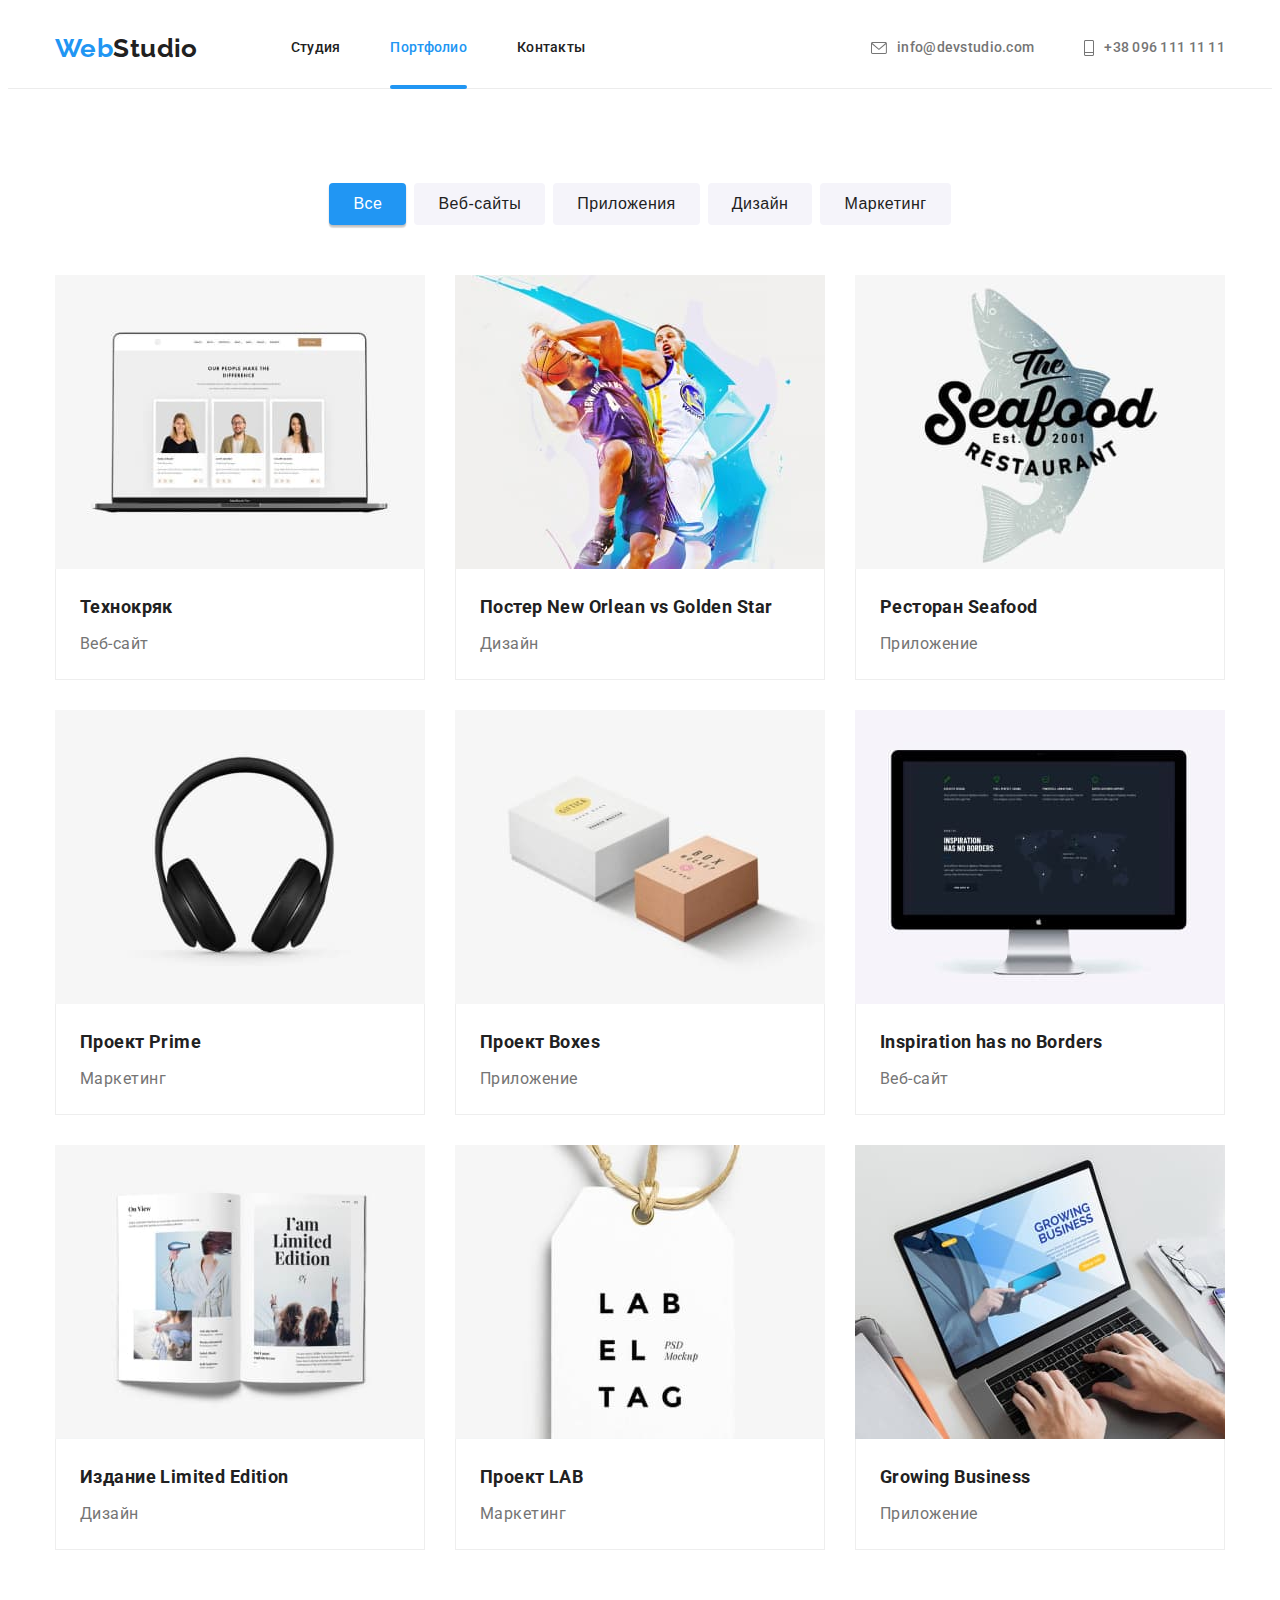
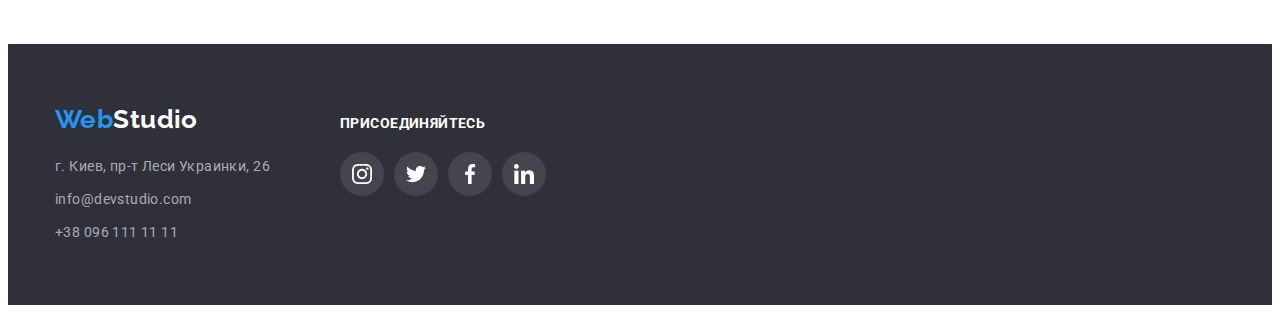
==== portfolio.html @ 88d94071 "start 08.04.2022" ====
<!DOCTYPE html>
<html lang="en">
  <head>
    <meta charset="UTF-8" />
    <meta http-equiv="X-UA-Compatible" content="IE=edge" />
    <meta name="viewport" content="width=device-width, initial-scale=1.0" />
    <title>Document</title>
    <link rel="preconnect" href="https://fonts.googleapis.com" />
    <link rel="preconnect" href="https://fonts.gstatic.com" crossorigin />
    <link
      href="https://fonts.googleapis.com/css2?family=Raleway:wght@700&family=Roboto:wght@400;500;700;900&display=swap"
      rel="stylesheet"
    />
    <link
      rel="stylesheet"
      href="https://cdnjs.cloudflare.com/ajax/libs/modern-normalize/1.1.0/modern-normalize.min.css"
      integrity="sha512-wpPYUAdjBVSE4KJnH1VR1HeZfpl1ub8YT/NKx4PuQ5NmX2tKuGu6U/JRp5y+Y8XG2tV+wKQpNHVUX03MfMFn9Q=="
      crossorigin="anonymous"
      referrerpolicy="no-referrer"
    />
    <link rel="stylesheet" href="./css/style.css" />
  </head>
  <body>
    <!-- header start -->
    <header class="header">
      <div class="container header-container">
        <nav class="nav">
          <a href="" class="logo link"
            >Web<span class="logo-black">Studio</span></a
          >
          <ul class="site-nav list">
            <li class="item">
              <a class="link header-link" href="./index.html">Студия</a>
            </li>
            <li class="item">
              <a class="link header-link current" href="./portfolio.html"
                >Портфолио</a
              >
            </li>
            <li class="item">
              <a class="link header-link" href="">Контакты</a>
            </li>
          </ul>
        </nav>
        <ul class="auth-nav list">
          <li class="item">
            <a class="link header-link" href="mailto:info@example.com">
              <svg class="link-icon" width="16" height="12">
                <use href="./images/sprite.svg#envelope"></use></svg
              >info@devstudio.com</a
            >
          </li>
          <li class="item">
            <a class="link header-link" href="tel:+38-099-111-11-11">
              <svg class="link-icon" width="10" height="16">
                <use href="./images/sprite.svg#telephone"></use></svg
              >+38 096 111 11 11</a
            >
          </li>
        </ul>
      </div>
    </header>
    <!-- header end -->
    <main>
      <section class="section filter-button">
        <div class="container">
          <ul class="buttons-list list">
            <li class="button-item">
              <button type="button" class="button current">Все</button>
            </li>
            <li class="button-item">
              <button type="button" class="button">Веб-сайты</button>
            </li>
            <li class="button-item">
              <button type="button" class="button">Приложения</button>
            </li>
            <li class="button-item">
              <button type="button" class="button">Дизайн</button>
            </li>
            <li class="button-item">
              <button type="button" class="button">Маркетинг</button>
            </li>
          </ul>
          <!-- our work -->
          <h1 class="visually-hidden">Наши работы</h1>
          <ul class="card-set work-list list">
            <li class="card-item">
              <!-- <div class="work-list-link"> -->
              <a
                class="link work-list-item"
                href=""
                target="_blank"
                rel="noopener noreferrer nofollow"
              >
                <div class="product">
                  <img
                    src="./images/portfolio/img-1.jpg"
                    alt="карточки членов команды на экране ноутбука"
                    width="370"
                    height="294"
                  />
                  <div class="product-overlay">
                    <div class="product-thumb">
                      <p>
                        Ресурс предлагает комплексные предложения с разным
                        уровнем функционала и сервисов. Все это позволит
                        посетителю получить исчерпывающие сведения о компании
                        или частном лице.
                      </p>
                    </div>
                  </div>
                </div>
                <div class="work-content">
                  <h2 class="work-title">Технокряк</h2>
                  <p class="work-text">Веб-сайт</p>
                </div>
              </a>
              <!-- </div> -->
            </li>
            <li class="card-item">
              <!-- <div class="work-list-link"> -->
              <a
                class="link work-list-item"
                href=""
                target="_blank"
                rel="noopener noreferrer nofollow"
              >
                <div class="product">
                  <img
                    src="./images/portfolio/img-2.jpg"
                    alt="два баскетболиста борятся за мяч"
                    width="370"
                    height="294"
                  />
                  <div class="product-overlay">
                    <div class="product-thumb">
                      <p>
                        Ресурс предлагает комплексные предложения с разным
                        уровнем функционала и сервисов. Все это позволит
                        посетителю получить исчерпывающие сведения о компании
                        или частном лице.
                      </p>
                    </div>
                  </div>
                </div>
                <div class="work-content">
                  <h2 class="work-title">Постер New Orlean vs Golden Star</h2>
                  <p class="work-text">Дизайн</p>
                </div>
              </a>
              <!-- </div> -->
            </li>
            <li class="card-item">
              <!-- <div class="work-list-link"> -->
              <a
                class="link work-list-item"
                href=""
                target="_blank"
                rel="noopener noreferrer nofollow"
              >
                <div class="product">
                  <img
                    src="./images/portfolio/img-3.jpg"
                    alt="логотип ресторана морской кухни"
                    width="370"
                    height="294"
                  />

                  <div class="product-overlay">
                    <div class="product-thumb">
                      <p>
                        Ресурс предлагает комплексные предложения с разным
                        уровнем функционала и сервисов. Все это позволит
                        посетителю получить исчерпывающие сведения о компании
                        или частном лице.
                      </p>
                    </div>
                  </div>
                </div>
                <div class="work-content">
                  <h2 class="work-title">Ресторан Seafood</h2>
                  <p class="work-text">Приложение</p>
                </div>
              </a>
              <!-- </div> -->
            </li>
            <li class="card-item">
              <!-- <div class="work-list-link"> -->
              <a
                class="link work-list-item"
                href=""
                target="_blank"
                rel="noopener noreferrer nofollow"
              >
                <div class="product">
                  <img
                    src="./images/portfolio/img-4.jpg"
                    alt="безпроводные накладные наушники"
                    width="370"
                    height="294"
                  />

                  <div class="product-overlay">
                    <div class="product-thumb">
                      <p>
                        Ресурс предлагает комплексные предложения с разным
                        уровнем функционала и сервисов. Все это позволит
                        посетителю получить исчерпывающие сведения о компании
                        или частном лице.
                      </p>
                    </div>
                  </div>
                </div>
                <div class="work-content">
                  <h2 class="work-title">Проект Prime</h2>
                  <p class="work-text">Маркетинг</p>
                </div>
              </a>
              <!-- </div> -->
            </li>
            <li class="card-item">
              <!-- <div class="work-list-link"> -->
              <a
                class="link work-list-item"
                href=""
                target="_blank"
                rel="noopener noreferrer nofollow"
              >
                <div class="product">
                  <img
                    src="./images/portfolio/img-5.jpg"
                    alt="две коробки - коричневая поменьше, белая побольше"
                    width="370"
                    height="294"
                  />

                  <div class="product-overlay">
                    <div class="product-thumb">
                      <p>
                        Ресурс предлагает комплексные предложения с разным
                        уровнем функционала и сервисов. Все это позволит
                        посетителю получить исчерпывающие сведения о компании
                        или частном лице.
                      </p>
                    </div>
                  </div>
                </div>
                <div class="work-content">
                  <h2 class="work-title">Проект Boxes</h2>
                  <p class="work-text">Приложение</p>
                </div>
              </a>
              <!-- </div> -->
            </li>
            <li class="card-item">
              <!-- <div class="work-list-link"> -->
              <a
                class="link work-list-item"
                href=""
                target="_blank"
                rel="noopener noreferrer nofollow"
              >
                <div class="product">
                  <img
                    src="./images/portfolio/img-6.jpg"
                    alt="заставка на моноблоке"
                    width="370"
                    height="294"
                  />

                  <div class="product-overlay">
                    <div class="product-thumb">
                      <p>
                        Ресурс предлагает комплексные предложения с разным
                        уровнем функционала и сервисов. Все это позволит
                        посетителю получить исчерпывающие сведения о компании
                        или частном лице.
                      </p>
                    </div>
                  </div>
                </div>
                <div class="work-content">
                  <h2 class="work-title">Inspiration has no Borders</h2>
                  <p class="work-text">Веб-сайт</p>
                </div>
              </a>
              <!-- </div> -->
            </li>
            <li class="card-item">
              <!-- <div class="work-list-link"> -->
              <a
                class="link work-list-item"
                href=""
                target="_blank"
                rel="noopener noreferrer nofollow"
              >
                <div class="product">
                  <img
                    src="./images/portfolio/img-7.jpg"
                    alt="разворот журнала"
                    width="370"
                    height="294"
                  />

                  <div class="product-overlay">
                    <div class="product-thumb">
                      <p>
                        Ресурс предлагает комплексные предложения с разным
                        уровнем функционала и сервисов. Все это позволит
                        посетителю получить исчерпывающие сведения о компании
                        или частном лице.
                      </p>
                    </div>
                  </div>
                </div>

                <div class="work-content">
                  <h2 class="work-title">Издание Limited Edition</h2>
                  <p class="work-text">Дизайн</p>
                </div>
              </a>
              <!-- </div> -->
            </li>
            <li class="card-item">
              <!-- <div class="work-list-link"> -->
              <a
                class="link work-list-item"
                href=""
                target="_blank"
                rel="noopener noreferrer nofollow"
              >
                <div class="product">
                  <img
                    src="./images/portfolio/img-8.jpg"
                    alt="бирка с товара"
                    width="370"
                    height="294"
                  />

                  <div class="product-overlay">
                    <div class="product-thumb">
                      <p>
                        Ресурс предлагает комплексные предложения с разным
                        уровнем функционала и сервисов. Все это позволит
                        посетителю получить исчерпывающие сведения о компании
                        или частном лице.
                      </p>
                    </div>
                  </div>
                </div>
                <div class="work-content">
                  <h2 class="work-title">Проект LAB</h2>
                  <p class="work-text">Маркетинг</p>
                </div>
              </a>
            </li>
            <li class="card-item">
              <a
                class="link work-list-item"
                href=""
                target="_blank"
                rel="noopener noreferrer nofollow"
              >
                <div class="product">
                  <img
                    src="./images/portfolio/img-9.jpg"
                    alt="руки на клавиатуре ноутбука"
                    width="370"
                    height="294"
                  />

                  <div class="product-overlay">
                    <div class="product-thumb">
                      <p>
                        Ресурс предлагает комплексные предложения с разным
                        уровнем функционала и сервисов. Все это позволит
                        посетителю получить исчерпывающие сведения о компании
                        или частном лице.
                      </p>
                    </div>
                  </div>
                </div>

                <div class="work-content">
                  <h2 class="work-title">Growing Business</h2>
                  <p class="work-text">Приложение</p>
                </div>
              </a>
            </li>
          </ul>
        </div>
      </section>
    </main>
    <footer class="footer">
      <div class="container footer-content">
        <div class="contact-footer">
          <a href="" class="logo link"
            >Web<span class="logo-white">Studio</span></a
          >
          <address class="adress list">
            <ul class="nav-footer list">
              <li class="nav-footer-item">
                <a
                  class="link"
                  href="https://goo.gl/maps/tU7hmyQ66fqLJ7Ar8"
                  target="_blank"
                  rel="noopener noreferrer nofollow"
                >
                  г. Киев, пр-т Леси Украинки, 26</a
                >
              </li>
              <li class="nav-footer-item">
                <a class="link" href="mailto:info@example.com"
                  >info@devstudio.com</a
                >
              </li>
              <li class="nav-footer-item">
                <a class="link" href="tel:+38-099-111-11-11"
                  >+38 096 111 11 11</a
                >
              </li>
            </ul>
          </address>
        </div>
        <div class="join">
          <b class="join-title">присоединяйтесь</b>
          <ul class="social-list list">
            <li class="social-list-item">
              <a
                class="social-list-link link"
                href=""
                target="_blank"
                rel="noopener noreferrer nofollow"
              >
                <svg class="social-list-icon" width="20" height="20">
                  <use href="./images/sprite.svg#instagram"></use>
                </svg>
              </a>
            </li>
            <li class="social-list-item">
              <a
                class="social-list-link link"
                href=""
                target="_blank"
                rel="noopener noreferrer nofollow"
              >
                <svg class="social-list-icon" width="20" height="20">
                  <use href="./images/sprite.svg#twitter"></use>
                </svg>
              </a>
            </li>
            <li class="social-list-item">
              <a
                class="social-list-link link"
                href=""
                target="_blank"
                rel="noopener noreferrer nofollow"
              >
                <svg class="social-list-icon" width="20" height="20">
                  <use href="./images/sprite.svg#facebook"></use>
                </svg>
              </a>
            </li>
            <li class="social-list-item">
              <a
                class="social-list-link link"
                href=""
                target="_blank"
                rel="noopener noreferrer nofollow"
              >
                <svg class="social-list-icon" width="20" height="20">
                  <use href="./images/sprite.svg#linkedin"></use>
                </svg>
              </a>
            </li>
          </ul>
        </div>
      </div>
    </footer>
  </body>
</html>
---- css/style.css ----
html {
  box-sizing: border-box;
}

*,
*::before,
*::after {
  box-sizing: border-box;
}

:root {
  --primary-title-color: #212121;
  --secondary-text-color: #757575;
  --accent-color: #2196f3;
  --secondary-accent-color: #ffffff;
  --secondary-background-color: #f5f4fa;
  --primary-color: rgba(255, 255, 255, 1);
  --card-item: 4;
  --client-link: #afb1b8;
  --footer-accent-background-color: rgba(255, 255, 255, 0.1);
  --transition: 250ms cubic-bezier(0.4, 0, 0.2, 1);
}

body {
  color: var(--secondary-text-color);
  font-family: Roboto, sans-serif;
  font-size: 14px;
  line-height: 1.71;
  letter-spacing: 0.03em;
}

/* Reset */

h1,
h2,
h3,
p {
  margin-top: 0;
  margin-bottom: 0;
}

ul {
  margin-top: 0;
  margin-bottom: 0;
  padding-left: 0;
}

img {
  display: block;
  max-width: 100%;
  height: auto;
}

.list {
  list-style: none;
}
.link {
  text-decoration: none;
  color: inherit;
}

address {
  font-style: normal;
}

.container {
  width: 1200px;
  padding-left: 15px;
  padding-right: 15px;
  margin-left: auto;
  margin-right: auto;
}

.section {
  padding-top: 94px;
  padding-bottom: 94px;
}
/* header start */

.header {
  border-bottom: 1px solid #ececec;
}

.header-container {
  display: flex;
  align-items: center;
}

.nav {
  display: flex;
}
.header .logo {
  margin-right: 93px;
}

.logo {
  display: flex;

  align-items: center;
  font-family: Raleway, sans-serif;
  font-weight: 700;
  font-size: 26px;
  line-height: 1.19;
  /* letter-spacing: 0.03em; */
  color: var(--accent-color);
}
.logo-black {
  color: var(--primary-title-color);
}
.site-nav {
  display: flex;

  color: var(--primary-title-color);
}

.site-nav .item:not(:last-child),
.auth-nav .item:not(:last-child) {
  margin-right: 50px;
}

.header-link {
  display: flex;
  align-items: center;
  position: relative;
  font-weight: 500;
  padding-top: 32px;
  padding-bottom: 32px;
  line-height: 1.14;
  letter-spacing: 0.02em;
  transition: color var(--transition);
}
.site-nav .link.current {
  color: var(--accent-color);
}

.auth-nav {
  display: flex;
  margin-left: auto;
  transition: fill var(--transition), color var(--transition);
}

.auth-nav .link-icon {
  fill: currentColor;
  margin-right: 10px;
}

.header-link:hover,
.header-link:focus {
  color: var(--accent-color);
}

.header .current::after {
  content: "";
  display: flex;
  position: absolute;
  bottom: -1px;
  width: 100%;
  height: 4px;
  border-radius: 2px;
  background-color: rgba(33, 150, 243, 1);
}

/* header end */
/* hero start */

.hero {
  background-image: linear-gradient(
      rgba(47, 48, 58, 0.4),
      rgba(47, 48, 58, 0.4)
    ),
    url(../images/comand.jpg);
  background-size: 1600px, cover;
  text-align: center;

  background-color: #2f303a;
  margin-right: auto;
  margin-left: auto;
  max-width: 1600px;
  padding-top: 200px;
  padding-bottom: 200px;
}

.hero-title {
  max-width: 696px;
  margin-bottom: 30px;
  margin-left: auto;
  margin-right: auto;

  font-weight: 900;
  font-size: 44px;
  line-height: 1.36;
  text-align: center;
  letter-spacing: 0.06em;
  text-transform: uppercase;
  color: var(--secondary-accent-color);
}

.hero-button {
  min-width: 200px;
  padding-top: 10px;
  padding-bottom: 10px;
  padding-left: 30px;
  padding-right: 30px;
  border-radius: 4px;

  cursor: pointer;
  font-weight: 700;
  font-size: 16px;
  line-height: 1.88;
  border: none;
  letter-spacing: 0.06em;
  background: var(--accent-color);
  color: var(--secondary-accent-color);
  transition: background-color var(--transition);
}

.hero-button:hover,
.hero-button:focus {
  background-color: #188ce8;
}

/* hero end */

/* quality start*/

.visually-hidden {
  position: absolute;
  width: 1px;
  height: 1px;
  margin: -1px;
  border: 0;
  padding: 0;
  white-space: nowrap;
  clip-path: inset(100%);
  clip: rect(0 0 0 0);
  overflow: hidden;
}

.card-set {
  display: flex;
  flex-wrap: wrap;
  margin-left: -30px;
  margin-top: -30px;
}
.quality {
  padding-bottom: 0;
}
.card-item {
  flex-basis: calc(100% / var(--card-item) - 30px);
  margin-left: 30px;
  margin-top: 30px;
}

.service-list {
  --card-item: 3;
}

.qualiti-item {
  display: flex;

  height: 120px;
  border-radius: 4px;
  justify-content: center;
  align-items: center;
  background-color: var(--secondary-background-color);

  margin-bottom: 30px;
  text-align: center;
}

.quality-title {
  margin-bottom: 10px;
  font-weight: 700;
  font-size: 14px;
  line-height: 1.14;

  text-transform: uppercase;
  color: var(--primary-title-color);
}

/* qualiti end */

/* service start*/
.section-title {
  text-align: center;
  margin-bottom: 50px;
  font-weight: 700;
  font-size: 36px;
  line-height: 1.17;
  letter-spacing: 0.03em;
  color: var(--primary-title-color);
}

.service-card {
  position: relative;
}
.service-icon {
  position: relative;
}

.service-thumb {
  position: absolute;
  display: flex;
  bottom: 0;
  width: 100%;
  height: 70px;
  justify-content: center;
  align-items: center;
  font-weight: 700;

  line-height: 1.17;

  color: var(--primary-color);
  background-color: rgba(47, 48, 58, 0.8);
}

/* service end */

/* team start */
.team {
  background: var(--secondary-background-color);
}

.social-list-link {
  display: flex;
  align-items: center;
  justify-content: center;
  width: 44px;
  height: 44px;
  color: var(--client-link);
  background-color: var(--footer-accent-background-color);
  border-radius: 50%;
  transition: color var(--transition), background-color var(--transition);
}
.footer .social-list-link {
  color: var(--secondary-accent-color);
}
.social-list-icon {
  fill: currentColor;
}

.social-list-item:not(:last-child) {
  margin-right: 10px;
}

.social-list-link:hover,
.social-list-link:focus {
  background-color: var(--accent-color);
  color: var(--secondary-accent-color);
}

.social-list {
  display: flex;
  justify-content: space-between;
}

.team-card {
  flex-wrap: wrap;
  text-align: center;
  flex-basis: calc((100% - 120px) / 4);
  margin-left: 30px;
  margin-top: 30px;
}

.team-title {
  margin-bottom: 10px;
  font-weight: 500;
  font-size: 16px;
  line-height: 1.19;

  color: var(--primary-title-color);
}

.team-content {
  text-align: center;
  padding-top: 30px;
  padding-bottom: 30px;
  padding-left: 32px;
  padding-right: 32px;
  background-color: var(--secondary-accent-color);
  box-shadow: 0px 2px 1px rgba(0, 0, 0, 0.2), 0px 1px 1px rgba(0, 0, 0, 0.14),
    0px 1px 3px rgba(0, 0, 0, 0.12);
}

.team-text {
  font-size: 16px;
  line-height: 1.19;
  margin-bottom: 16px;
}

/* team end */

/* client-start */

.client-list {
  --card-item: 6;
  display: flex;
  align-items: center;
}

.client-link {
  outline: none;
  display: flex;
  width: 170px;
  height: 92px;
  color: var(--client-link);
  border: 1px solid currentColor;
  border-radius: 4px;
  justify-content: center;
  align-items: center;

  transition: color var(--transition);
}

.client-link:hover,
.client-link:focus {
  border: 1px solid var(--accent-color);
}

.client-link-icon {
  fill: currentColor;
  /* transition: fill var(--transition); */
}

.client-link:hover .client-link-icon,
.client-link:focus .client-link-icon {
  fill: var(--accent-color);
}

/* client-end */

/* footer start */

.footer {
  padding-top: 60px;
  padding-bottom: 60px;
  background: #2f303a;
}

.footer-content {
  display: flex;
  align-items: baseline;
}

.adress {
  font-style: normal;

  color: var(--secondary-accent-color);
}

.footer .logo {
  margin-bottom: 20px;
}

.logo-white {
  color: var(--secondary-accent-color);
}

.nav-footer .link {
  color: rgba(255, 255, 255, 0.6);
  transition: color var(--transition);
}
.nav-footer .link:hover,
.nav-footer .link:focus {
  color: var(--secondary-accent-color);
}
.nav-footer-item:not(:last-child) {
  margin-bottom: 9px;
}

.footer.social-list-link {
  color: var(--secondary-accent-color);
}

.join {
  margin-left: 70px;
}

.join-title {
  display: block;
  margin-bottom: 20px;
  font-weight: 700;
  font-size: 14px;
  line-height: 1.14;
  letter-spacing: 0.03em;
  text-transform: uppercase;
  color: var(--secondary-accent-color);
}

.join-list-link {
  display: flex;
  align-items: center;
  justify-content: center;
  width: 44px;
  height: 44px;
  background-color: rgba(255, 255, 255, 0.1);
  border-radius: 50%;
  transition: background-color var(--transition);
}
.join-list-icon {
  fill: var(--secondary-accent-color);
}

.join-list-item:not(:last-child) {
  margin-right: 10px;
}

.join-list-link:hover,
.join-list-link:focus,
.join-list-link:hover .join-list-icon,
.join-list-link:focus .join-list-icon {
  background-color: var(--accent-color);
}

.join-list {
  display: flex;
  justify-content: space-between;
}

/* Portfolio */

/* filters start */

.buttons-list {
  display: flex;

  justify-content: center;
  margin-bottom: 50px;
}

.button-item:not(:last-child) {
  margin-right: 8px;
}

.button {
  padding: 6px 22px;
  border-radius: 4px;
  border-color: transparent;
  font-weight: 500;
  font-size: 16px;
  line-height: 1.62;
  letter-spacing: 0.03em;
  color: var(--primary-title-color);
  cursor: pointer;
  background: var(--secondary-background-color);
  transition: color var(--transition), background-color var(--transition),
    box-shadow var(--transition);
}
.button:hover,
.button:focus,
.buttons-list .current {
  background-color: var(--accent-color);
  color: var(--secondary-accent-color);
  box-shadow: 0px 2px 2px rgba(0, 0, 0, 0.12), 0px 1px 2px rgba(0, 0, 0, 0.08),
    0px 3px 1px rgba(0, 0, 0, 0.1);
}
/* filters end */

/* work start */
.work-list {
  --card-item: 3;
}

.work-list-item {
  display: flex;
  flex-direction: column;
  transition: box-shadow var(--transition);
}

.work-list-item:hover,
.work-list-item:focus {
  box-shadow: 1px 4px 6px rgba(0, 0, 0, 0.16), 0px 4px 4px rgba(0, 0, 0, 0.06),
    0px 1px 1px rgba(0, 0, 0, 0.12);
}

.product {
  position: relative;
  overflow: hidden;
}

.product-overlay {
  display: inline-block;
  position: absolute;
  top: 0;
  left: 0;
  width: 100%;
  height: 100%;
  background-color: rgba(33, 150, 243, 0.9);

  transform: translateY(100%);
  transition: transform var(--transition);
}

.product-thumb {
  position: absolute;

  width: 322px;
  height: 168px;
  display: flex;
  top: 50%;
  left: 50%;
  transform: translate(-50%, -50%);
  opacity: 1;
  font-family: roboto;
  font-weight: 400;
  font-size: 18px;
  line-height: 1.55;
  letter-spacing: 0.03em;
  color: rgba(255, 255, 255, 1);
}

.work-list-item:hover .product-overlay,
.work-list-item:focus .product-overlay {
  transform: translateY(0);
}

.work-title {
  margin-bottom: 4px;
  font-weight: 700;
  font-size: 18px;
  line-height: 2;
  color: var(--primary-title-color);
}

.work-content {
  padding: 20px 24px;

  border: 1px solid #eeeeee;
  border-top: none;
}

.work-text {
  font-weight: 400;
  font-size: 16px;
  line-height: 1.88;
  letter-spacing: 0.03em;
  color: var(--secondary-text-color);
}
/* work end */

.backdrop {
  position: fixed;
  top: 0;
  left: 0;
  width: 100%;
  height: 100%;
  background-color: rgba(0, 0, 0, 0.2);
  opacity: 1;
  transition: opacity var(--transition);
}

.backdrop.is-hidden {
  opacity: 0;
  visibility: hidden;
  pointer-events: none;
}

.backdrop.is-hidden .modal {
  transform: translate(-50%, -50%) scale(1.25);
}

.modal {
  position: absolute;
  top: 50%;
  left: 50%;

  height: 581px;
  width: 528px;
  border-radius: 4px;
  background-color: var(--secondary-accent-color);
  box-shadow: 0px 2px 1px rgba(0, 0, 0, 0.2), 0px 1px 1px rgba(0, 0, 0, 0.14),
    0px 1px 3px rgba(0, 0, 0, 0.12);

  transform: translate(-50%, -50%) scale(1);
  transition: transform var(--transition);
}

.hero-close-btn {
  position: absolute;
  top: 18px;
  right: 12px;
  padding: 0;

  display: flex;
  justify-content: center;
  align-items: center;
  width: 30px;
  height: 30px;
  border-radius: 50%;
  border: 1px solid rgba(0, 0, 0, 0.1);
  background-color: transparent;
  cursor: pointer;
}
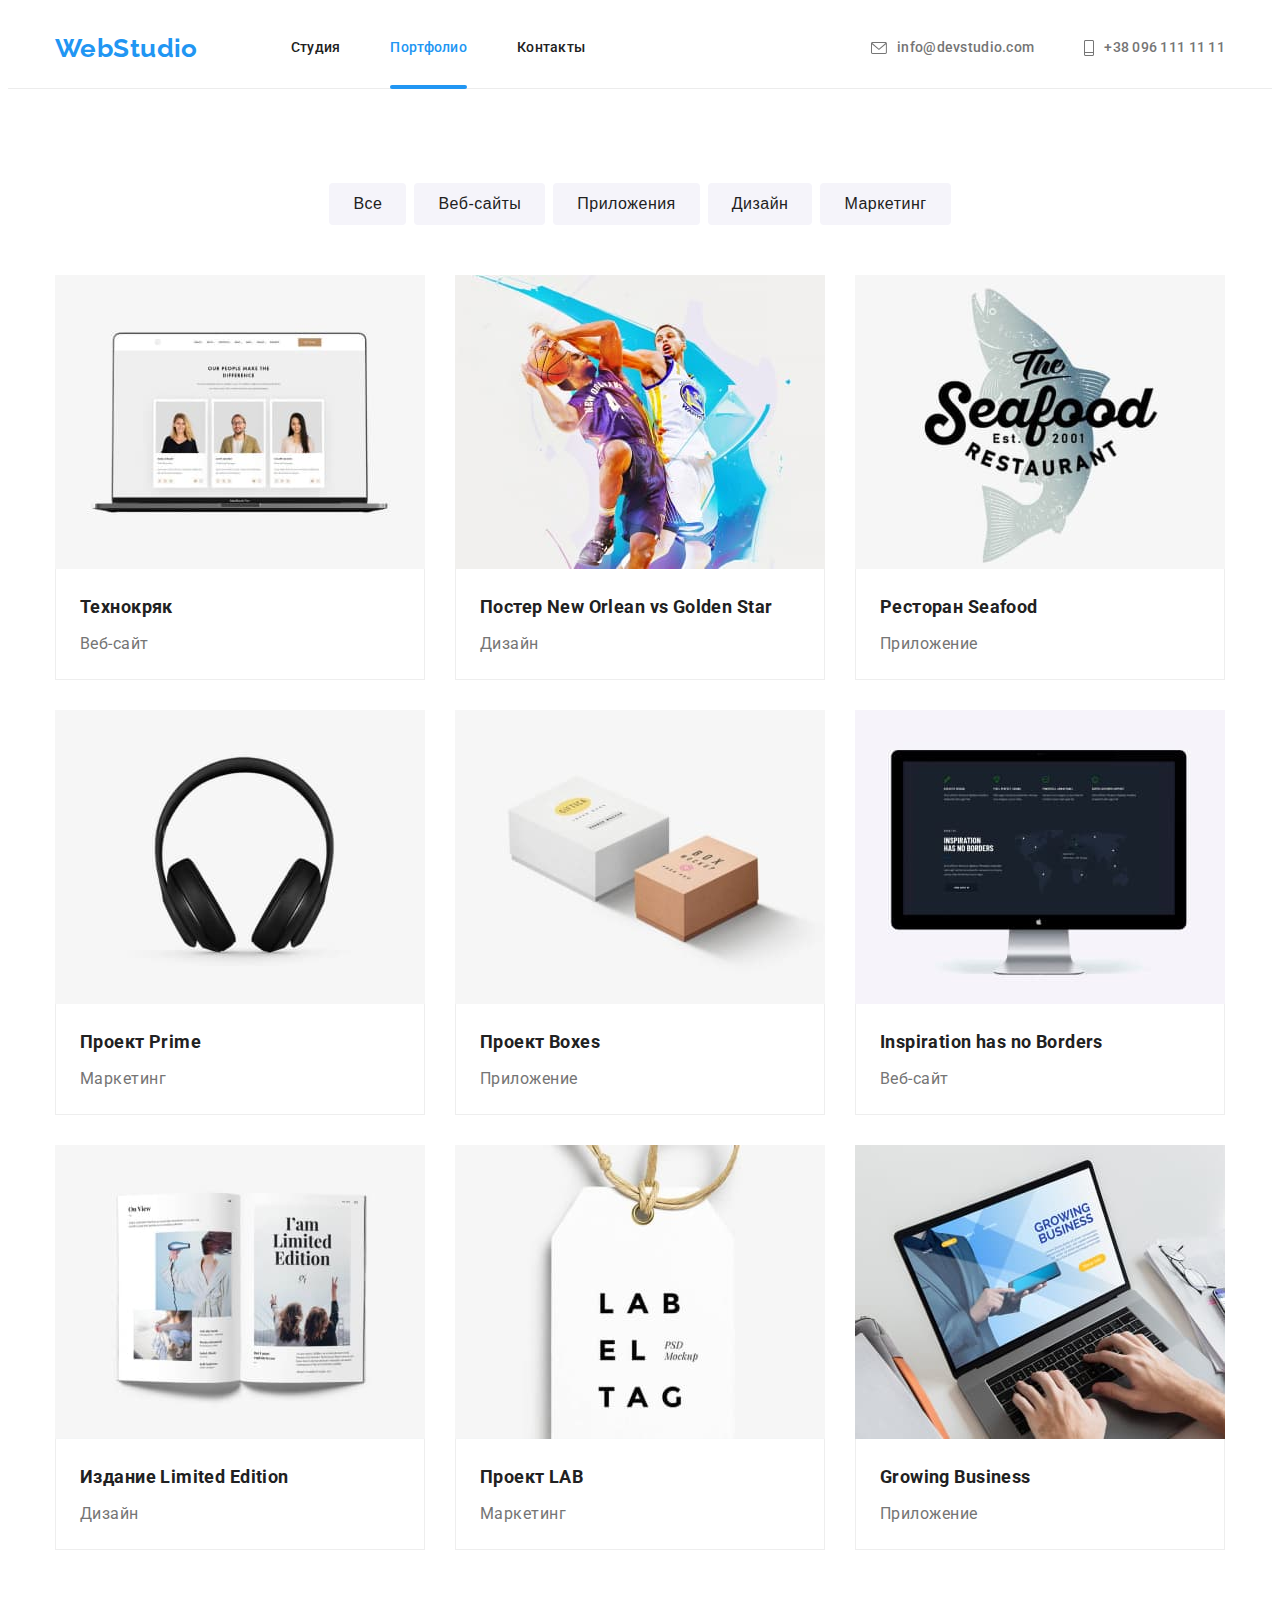
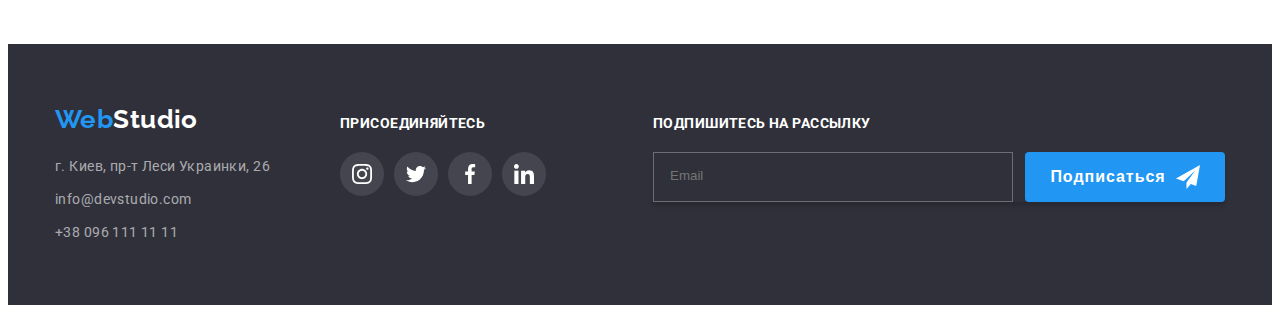
==== commit ca2fc5c7: "18.04.2022" ====
--- a/portfolio.html
+++ b/portfolio.html
@@ -18,7 +18,8 @@
       crossorigin="anonymous"
       referrerpolicy="no-referrer"
     />
-    <link rel="stylesheet" href="./css/style.css" />
+    <!-- <link rel="stylesheet" href="./css/style.css" /> -->
+    <link rel="stylesheet" href="./css/main.min.css" />
   </head>
   <body>
     <!-- header start -->
@@ -424,6 +425,7 @@
         </div>
         <div class="join">
           <b class="join-title">присоединяйтесь</b>
+
           <ul class="social-list list">
             <li class="social-list-item">
               <a
@@ -474,6 +476,26 @@
               </a>
             </li>
           </ul>
+        </div>
+
+        <div class="join-subscription">
+          <b class="join-title">Подпишитесь на рассылку</b>
+          <form class="social-subscription">
+            <span class="mail-subscription">
+              <input
+                class="mail"
+                type="email"
+                name="user_mail"
+                placeholder="Email"
+              />
+            </span>
+            <button class="hero-button send-button" type="submit">
+              Подписаться
+              <svg class="social-send-button" width="24" height="24">
+                <use href="./images/sprite.svg#send"></use>
+              </svg>
+            </button>
+          </form>
         </div>
       </div>
     </footer>
--- a/css/style.css
+++ b/css/style.css
@@ -1,693 +1,36 @@
-html {
-  box-sizing: border-box;
-}
-
-*,
-*::before,
-*::after {
-  box-sizing: border-box;
-}
-
-:root {
-  --primary-title-color: #212121;
-  --secondary-text-color: #757575;
-  --accent-color: #2196f3;
-  --secondary-accent-color: #ffffff;
-  --secondary-background-color: #f5f4fa;
-  --primary-color: rgba(255, 255, 255, 1);
-  --card-item: 4;
-  --client-link: #afb1b8;
-  --footer-accent-background-color: rgba(255, 255, 255, 0.1);
-  --transition: 250ms cubic-bezier(0.4, 0, 0.2, 1);
-}
-
-body {
-  color: var(--secondary-text-color);
-  font-family: Roboto, sans-serif;
-  font-size: 14px;
-  line-height: 1.71;
-  letter-spacing: 0.03em;
-}
-
 /* Reset */
 
-h1,
-h2,
-h3,
-p {
-  margin-top: 0;
-  margin-bottom: 0;
-}
-
-ul {
-  margin-top: 0;
-  margin-bottom: 0;
-  padding-left: 0;
-}
-
-img {
-  display: block;
-  max-width: 100%;
-  height: auto;
-}
-
-.list {
-  list-style: none;
-}
-.link {
-  text-decoration: none;
-  color: inherit;
-}
-
-address {
-  font-style: normal;
-}
-
-.container {
-  width: 1200px;
-  padding-left: 15px;
-  padding-right: 15px;
-  margin-left: auto;
-  margin-right: auto;
-}
-
-.section {
-  padding-top: 94px;
-  padding-bottom: 94px;
-}
 /* header start */
-
-.header {
-  border-bottom: 1px solid #ececec;
-}
-
-.header-container {
-  display: flex;
-  align-items: center;
-}
-
-.nav {
-  display: flex;
-}
-.header .logo {
-  margin-right: 93px;
-}
-
-.logo {
-  display: flex;
-
-  align-items: center;
-  font-family: Raleway, sans-serif;
-  font-weight: 700;
-  font-size: 26px;
-  line-height: 1.19;
-  /* letter-spacing: 0.03em; */
-  color: var(--accent-color);
-}
-.logo-black {
-  color: var(--primary-title-color);
-}
-.site-nav {
-  display: flex;
-
-  color: var(--primary-title-color);
-}
-
-.site-nav .item:not(:last-child),
-.auth-nav .item:not(:last-child) {
-  margin-right: 50px;
-}
-
-.header-link {
-  display: flex;
-  align-items: center;
-  position: relative;
-  font-weight: 500;
-  padding-top: 32px;
-  padding-bottom: 32px;
-  line-height: 1.14;
-  letter-spacing: 0.02em;
-  transition: color var(--transition);
-}
-.site-nav .link.current {
-  color: var(--accent-color);
-}
-
-.auth-nav {
-  display: flex;
-  margin-left: auto;
-  transition: fill var(--transition), color var(--transition);
-}
-
-.auth-nav .link-icon {
-  fill: currentColor;
-  margin-right: 10px;
-}
-
-.header-link:hover,
-.header-link:focus {
-  color: var(--accent-color);
-}
-
-.header .current::after {
-  content: "";
-  display: flex;
-  position: absolute;
-  bottom: -1px;
-  width: 100%;
-  height: 4px;
-  border-radius: 2px;
-  background-color: rgba(33, 150, 243, 1);
-}
 
 /* header end */
 /* hero start */
-
-.hero {
-  background-image: linear-gradient(
-      rgba(47, 48, 58, 0.4),
-      rgba(47, 48, 58, 0.4)
-    ),
-    url(../images/comand.jpg);
-  background-size: 1600px, cover;
-  text-align: center;
-
-  background-color: #2f303a;
-  margin-right: auto;
-  margin-left: auto;
-  max-width: 1600px;
-  padding-top: 200px;
-  padding-bottom: 200px;
-}
-
-.hero-title {
-  max-width: 696px;
-  margin-bottom: 30px;
-  margin-left: auto;
-  margin-right: auto;
-
-  font-weight: 900;
-  font-size: 44px;
-  line-height: 1.36;
-  text-align: center;
-  letter-spacing: 0.06em;
-  text-transform: uppercase;
-  color: var(--secondary-accent-color);
-}
-
-.hero-button {
-  min-width: 200px;
-  padding-top: 10px;
-  padding-bottom: 10px;
-  padding-left: 30px;
-  padding-right: 30px;
-  border-radius: 4px;
-
-  cursor: pointer;
-  font-weight: 700;
-  font-size: 16px;
-  line-height: 1.88;
-  border: none;
-  letter-spacing: 0.06em;
-  background: var(--accent-color);
-  color: var(--secondary-accent-color);
-  transition: background-color var(--transition);
-}
-
-.hero-button:hover,
-.hero-button:focus {
-  background-color: #188ce8;
-}
 
 /* hero end */
 
 /* quality start*/
 
-.visually-hidden {
-  position: absolute;
-  width: 1px;
-  height: 1px;
-  margin: -1px;
-  border: 0;
-  padding: 0;
-  white-space: nowrap;
-  clip-path: inset(100%);
-  clip: rect(0 0 0 0);
-  overflow: hidden;
-}
-
-.card-set {
-  display: flex;
-  flex-wrap: wrap;
-  margin-left: -30px;
-  margin-top: -30px;
-}
-.quality {
-  padding-bottom: 0;
-}
-.card-item {
-  flex-basis: calc(100% / var(--card-item) - 30px);
-  margin-left: 30px;
-  margin-top: 30px;
-}
-
-.service-list {
-  --card-item: 3;
-}
-
-.qualiti-item {
-  display: flex;
-
-  height: 120px;
-  border-radius: 4px;
-  justify-content: center;
-  align-items: center;
-  background-color: var(--secondary-background-color);
-
-  margin-bottom: 30px;
-  text-align: center;
-}
-
-.quality-title {
-  margin-bottom: 10px;
-  font-weight: 700;
-  font-size: 14px;
-  line-height: 1.14;
-
-  text-transform: uppercase;
-  color: var(--primary-title-color);
-}
-
 /* qualiti end */
 
 /* service start*/
-.section-title {
-  text-align: center;
-  margin-bottom: 50px;
-  font-weight: 700;
-  font-size: 36px;
-  line-height: 1.17;
-  letter-spacing: 0.03em;
-  color: var(--primary-title-color);
-}
-
-.service-card {
-  position: relative;
-}
-.service-icon {
-  position: relative;
-}
-
-.service-thumb {
-  position: absolute;
-  display: flex;
-  bottom: 0;
-  width: 100%;
-  height: 70px;
-  justify-content: center;
-  align-items: center;
-  font-weight: 700;
-
-  line-height: 1.17;
-
-  color: var(--primary-color);
-  background-color: rgba(47, 48, 58, 0.8);
-}
 
 /* service end */
 
 /* team start */
-.team {
-  background: var(--secondary-background-color);
-}
-
-.social-list-link {
-  display: flex;
-  align-items: center;
-  justify-content: center;
-  width: 44px;
-  height: 44px;
-  color: var(--client-link);
-  background-color: var(--footer-accent-background-color);
-  border-radius: 50%;
-  transition: color var(--transition), background-color var(--transition);
-}
-.footer .social-list-link {
-  color: var(--secondary-accent-color);
-}
-.social-list-icon {
-  fill: currentColor;
-}
-
-.social-list-item:not(:last-child) {
-  margin-right: 10px;
-}
-
-.social-list-link:hover,
-.social-list-link:focus {
-  background-color: var(--accent-color);
-  color: var(--secondary-accent-color);
-}
-
-.social-list {
-  display: flex;
-  justify-content: space-between;
-}
-
-.team-card {
-  flex-wrap: wrap;
-  text-align: center;
-  flex-basis: calc((100% - 120px) / 4);
-  margin-left: 30px;
-  margin-top: 30px;
-}
-
-.team-title {
-  margin-bottom: 10px;
-  font-weight: 500;
-  font-size: 16px;
-  line-height: 1.19;
-
-  color: var(--primary-title-color);
-}
-
-.team-content {
-  text-align: center;
-  padding-top: 30px;
-  padding-bottom: 30px;
-  padding-left: 32px;
-  padding-right: 32px;
-  background-color: var(--secondary-accent-color);
-  box-shadow: 0px 2px 1px rgba(0, 0, 0, 0.2), 0px 1px 1px rgba(0, 0, 0, 0.14),
-    0px 1px 3px rgba(0, 0, 0, 0.12);
-}
-
-.team-text {
-  font-size: 16px;
-  line-height: 1.19;
-  margin-bottom: 16px;
-}
 
 /* team end */
 
 /* client-start */
 
-.client-list {
-  --card-item: 6;
-  display: flex;
-  align-items: center;
-}
-
-.client-link {
-  outline: none;
-  display: flex;
-  width: 170px;
-  height: 92px;
-  color: var(--client-link);
-  border: 1px solid currentColor;
-  border-radius: 4px;
-  justify-content: center;
-  align-items: center;
-
-  transition: color var(--transition);
-}
-
-.client-link:hover,
-.client-link:focus {
-  border: 1px solid var(--accent-color);
-}
-
-.client-link-icon {
-  fill: currentColor;
-  /* transition: fill var(--transition); */
-}
-
-.client-link:hover .client-link-icon,
-.client-link:focus .client-link-icon {
-  fill: var(--accent-color);
-}
-
 /* client-end */
 
 /* footer start */
-
-.footer {
-  padding-top: 60px;
-  padding-bottom: 60px;
-  background: #2f303a;
-}
-
-.footer-content {
-  display: flex;
-  align-items: baseline;
-}
-
-.adress {
-  font-style: normal;
-
-  color: var(--secondary-accent-color);
-}
-
-.footer .logo {
-  margin-bottom: 20px;
-}
-
-.logo-white {
-  color: var(--secondary-accent-color);
-}
-
-.nav-footer .link {
-  color: rgba(255, 255, 255, 0.6);
-  transition: color var(--transition);
-}
-.nav-footer .link:hover,
-.nav-footer .link:focus {
-  color: var(--secondary-accent-color);
-}
-.nav-footer-item:not(:last-child) {
-  margin-bottom: 9px;
-}
-
-.footer.social-list-link {
-  color: var(--secondary-accent-color);
-}
-
-.join {
-  margin-left: 70px;
-}
-
-.join-title {
-  display: block;
-  margin-bottom: 20px;
-  font-weight: 700;
-  font-size: 14px;
-  line-height: 1.14;
-  letter-spacing: 0.03em;
-  text-transform: uppercase;
-  color: var(--secondary-accent-color);
-}
-
-.join-list-link {
-  display: flex;
-  align-items: center;
-  justify-content: center;
-  width: 44px;
-  height: 44px;
-  background-color: rgba(255, 255, 255, 0.1);
-  border-radius: 50%;
-  transition: background-color var(--transition);
-}
-.join-list-icon {
-  fill: var(--secondary-accent-color);
-}
-
-.join-list-item:not(:last-child) {
-  margin-right: 10px;
-}
-
-.join-list-link:hover,
-.join-list-link:focus,
-.join-list-link:hover .join-list-icon,
-.join-list-link:focus .join-list-icon {
-  background-color: var(--accent-color);
-}
-
-.join-list {
-  display: flex;
-  justify-content: space-between;
-}
 
 /* Portfolio */
 
 /* filters start */
 
-.buttons-list {
-  display: flex;
-
-  justify-content: center;
-  margin-bottom: 50px;
-}
-
-.button-item:not(:last-child) {
-  margin-right: 8px;
-}
-
-.button {
-  padding: 6px 22px;
-  border-radius: 4px;
-  border-color: transparent;
-  font-weight: 500;
-  font-size: 16px;
-  line-height: 1.62;
-  letter-spacing: 0.03em;
-  color: var(--primary-title-color);
-  cursor: pointer;
-  background: var(--secondary-background-color);
-  transition: color var(--transition), background-color var(--transition),
-    box-shadow var(--transition);
-}
-.button:hover,
-.button:focus,
-.buttons-list .current {
-  background-color: var(--accent-color);
-  color: var(--secondary-accent-color);
-  box-shadow: 0px 2px 2px rgba(0, 0, 0, 0.12), 0px 1px 2px rgba(0, 0, 0, 0.08),
-    0px 3px 1px rgba(0, 0, 0, 0.1);
-}
 /* filters end */
 
 /* work start */
-.work-list {
-  --card-item: 3;
-}
 
-.work-list-item {
-  display: flex;
-  flex-direction: column;
-  transition: box-shadow var(--transition);
-}
-
-.work-list-item:hover,
-.work-list-item:focus {
-  box-shadow: 1px 4px 6px rgba(0, 0, 0, 0.16), 0px 4px 4px rgba(0, 0, 0, 0.06),
-    0px 1px 1px rgba(0, 0, 0, 0.12);
-}
-
-.product {
-  position: relative;
-  overflow: hidden;
-}
-
-.product-overlay {
-  display: inline-block;
-  position: absolute;
-  top: 0;
-  left: 0;
-  width: 100%;
-  height: 100%;
-  background-color: rgba(33, 150, 243, 0.9);
-
-  transform: translateY(100%);
-  transition: transform var(--transition);
-}
-
-.product-thumb {
-  position: absolute;
-
-  width: 322px;
-  height: 168px;
-  display: flex;
-  top: 50%;
-  left: 50%;
-  transform: translate(-50%, -50%);
-  opacity: 1;
-  font-family: roboto;
-  font-weight: 400;
-  font-size: 18px;
-  line-height: 1.55;
-  letter-spacing: 0.03em;
-  color: rgba(255, 255, 255, 1);
-}
-
-.work-list-item:hover .product-overlay,
-.work-list-item:focus .product-overlay {
-  transform: translateY(0);
-}
-
-.work-title {
-  margin-bottom: 4px;
-  font-weight: 700;
-  font-size: 18px;
-  line-height: 2;
-  color: var(--primary-title-color);
-}
-
-.work-content {
-  padding: 20px 24px;
-
-  border: 1px solid #eeeeee;
-  border-top: none;
-}
-
-.work-text {
-  font-weight: 400;
-  font-size: 16px;
-  line-height: 1.88;
-  letter-spacing: 0.03em;
-  color: var(--secondary-text-color);
-}
 /* work end */
-
-.backdrop {
-  position: fixed;
-  top: 0;
-  left: 0;
-  width: 100%;
-  height: 100%;
-  background-color: rgba(0, 0, 0, 0.2);
-  opacity: 1;
-  transition: opacity var(--transition);
-}
-
-.backdrop.is-hidden {
-  opacity: 0;
-  visibility: hidden;
-  pointer-events: none;
-}
-
-.backdrop.is-hidden .modal {
-  transform: translate(-50%, -50%) scale(1.25);
-}
-
-.modal {
-  position: absolute;
-  top: 50%;
-  left: 50%;
-
-  height: 581px;
-  width: 528px;
-  border-radius: 4px;
-  background-color: var(--secondary-accent-color);
-  box-shadow: 0px 2px 1px rgba(0, 0, 0, 0.2), 0px 1px 1px rgba(0, 0, 0, 0.14),
-    0px 1px 3px rgba(0, 0, 0, 0.12);
-
-  transform: translate(-50%, -50%) scale(1);
-  transition: transform var(--transition);
-}
-
-.hero-close-btn {
-  position: absolute;
-  top: 18px;
-  right: 12px;
-  padding: 0;
-
-  display: flex;
-  justify-content: center;
-  align-items: center;
-  width: 30px;
-  height: 30px;
-  border-radius: 50%;
-  border: 1px solid rgba(0, 0, 0, 0.1);
-  background-color: transparent;
-  cursor: pointer;
-}
--- a/css/main.min.css
+++ b/css/main.min.css
@@ -0,0 +1,2 @@
+:root{--primary-title-color: #212121;--secondary-text-color: #757575;--accent-color: #2196f3;--secondary-accent-color: #ffffff;--secondary-background-color: #f5f4fa;--footer-background-color: #2f303a;--primary-color: rgba(255, 255, 255, 1);--card-item: 4;--client-link: #afb1b8;--footer-accent-background-color: rgba(255, 255, 255, 0.1);--transition: 250ms cubic-bezier(0.4, 0, 0.2, 1);--border-contact-form: rgba(33, 33, 33, 0.2)}.visually-hidden{position:absolute;width:1px;height:1px;margin:-1px;border:0;padding:0;white-space:nowrap;clip-path:inset(100%);clip:rect(0 0 0 0);overflow:hidden}html{box-sizing:border-box}*,*::before,*::after{box-sizing:border-box}body{color:var(--secondary-text-color);font-family:Roboto, sans-serif;font-size:14px;line-height:1.71;letter-spacing:0.03em}h1,h2,h3,p{margin-top:0;margin-bottom:0}ul{margin-top:0;margin-bottom:0;padding-left:0}img{display:block;max-width:100%;height:auto}.list{list-style:none}.link{text-decoration:none}address{font-style:normal}.section{padding-top:94px;padding-bottom:94px}.container{width:1200px;padding-left:15px;padding-right:15px;margin-left:auto;margin-right:auto}.logo{display:flex;align-items:center;font-family:Raleway, sans-serif;font-weight:700;font-size:26px;line-height:1.19;color:var(--accent-color)}.logo__black{color:var(--primary-title-color)}.hero-button{min-width:200px;padding-top:10px;padding-bottom:10px;padding-left:30px;padding-right:30px;border-radius:4px;cursor:pointer;font-weight:700;font-size:16px;line-height:1.88;border:none;letter-spacing:0.06em;background:var(--accent-color);color:var(--secondary-accent-color);transition:background-color var(--transition)}.hero-button:hover,.hero-button:focus{background-color:#188ce8}.card-set{display:flex;flex-wrap:wrap;margin-left:-30px;margin-top:-30px}.card-item{flex-basis:calc(100% / var(--card-item) - 30px);margin-left:30px;margin-top:30px}.backdrop{position:fixed;top:0;left:0;width:100%;height:100%;background-color:rgba(0,0,0,0.2);opacity:1;transition:opacity var(--transition)}.backdrop.is-hidden{opacity:0;visibility:hidden;pointer-events:none}.backdrop.is-hidden .modal{transform:translate(-50%, -50%) scale(1.25)}.modal{position:absolute;top:50%;left:50%;padding:40px;min-height:581px;max-width:528px;width:100%;border-radius:4px;background-color:var(--secondary-accent-color);box-shadow:0px 2px 1px rgba(0,0,0,0.2),0px 1px 1px rgba(0,0,0,0.14),0px 1px 3px rgba(0,0,0,0.12);transform:translate(-50%, -50%) scale(1);transition:transform var(--transition)}.modal-invitation{display:block;margin-bottom:12px;font-weight:700;font-size:20px;line-height:1.17;text-align:center;color:var(--primary-title-color)}.contact-form__field{display:block}.contact-form__field:not(:last-child){margin-bottom:10px}.contact-information{font-size:12px;line-height:1.16;letter-spacing:0.01em}.contact-form-input{width:100%;height:40px;padding-left:42px;border:1px solid var(--border-contact-form);border-radius:4px;transition:border var(--transition)}.contact-form-input:hover,.contact-form-input:focus{outline:none;border-color:var(--accent-color)}.contact-icon{position:absolute;top:50%;left:12px;transform:translateY(-50%);transition:fill var(--transition)}.contact-form-input:hover+.contact-icon,.contact-form-input:focus+.contact-icon{fill:var(--accent-color)}.contack-form-input-wraper{position:relative;display:block;margin-top:4px}.contact-form-list{margin-bottom:20px}.contact-form-message{width:100%;height:120px;padding-left:16px;padding-right:16px;padding-top:12px;padding-bottom:12px;resize:none;border:1px solid var(--border-contact-form);border-radius:4px;transition:border-color var(--transition)}.contact-form-message::placeholder{color:rgba(117,117,117,0.5)}.contact-form-message:hover,.contact-form-message:focus{outline:none;border-color:var(--accent-color)}.contact-form-checkbox-label{display:flex;justify-content:center;align-items:center;line-height:1}.contact-form-checkbox-label::before{display:inline-flex;content:"";width:16px;height:15px;margin-right:10px;border:1px solid var(--primary-title-color);cursor:pointer}.contact-form-checkbox:hover+.contact-form-checkbox-label::before,.contact-form-checkbox:focus+.contact-form-checkbox-label::before{border:1px solid var(--accent-color)}.contact-form-checkbox:checked+.contact-form-checkbox-label::before{outline:none;background-image:url(../images/icon-check.svg);background-position:50% 50%}.contact-form-checkbox-link{font-weight:400;color:var(--accent-color)}.contact-form-checkbox-wraper{margin-bottom:26px}.submit-button{display:block;margin:0 auto}.hero-close-btn{position:absolute;top:8px;right:8px;padding:0;display:flex;justify-content:center;align-items:center;width:30px;height:30px;border-radius:50%;border:1px solid rgba(0,0,0,0.1);background-color:transparent;cursor:pointer;transition:fill var(--transition)}.hero-close-btn:hover,.hero-close-btn:focus{fill:var(--accent-color)}.social-list-icon{fill:currentColor}.social-list{display:flex;justify-content:space-between}.social-list-item:not(:last-child){margin-right:10px}.social-list-link{display:flex;align-items:center;justify-content:center;width:44px;height:44px;color:var(--client-link);background-color:var(--footer-accent-background-color);border-radius:50%;transition:color var(--transition),background-color var(--transition)}.social-list-link:hover,.social-list-link:focus{background-color:var(--accent-color);color:var(--secondary-accent-color)}.header{border-bottom:1px solid #ececec}.header .current::after{content:"";display:flex;position:absolute;bottom:-1px;width:100%;height:4px;border-radius:2px;background-color:#2196f3}.header .logo{margin-right:93px}.header-container{display:flex;align-items:center}.nav{display:flex}.site-nav{display:flex;color:var(--primary-title-color)}.site-nav .link.current{color:var(--accent-color)}.site-nav .item:not(:last-child){margin-right:50px}.header-link{display:flex;align-items:center;position:relative;font-weight:500;padding-top:32px;padding-bottom:32px;line-height:1.14;letter-spacing:0.02em;color:var(--secondary-text-colo);transition:color var(--transition)}.header-link:hover,.header-link:focus{color:var(--accent-color)}.header-link__icon{fill:currentColor}.auth-nav{display:flex;margin-left:auto;transition:fill var(--transition),color var(--transition)}.auth-nav .item:not(:last-child){margin-right:50px}.auth-nav .link-icon{fill:currentColor;margin-right:10px}.hero{background-image:linear-gradient(rgba(47,48,58,0.4), rgba(47,48,58,0.4)),url(../images/comand.jpg);background-size:1600px, cover;text-align:center;background-color:#2f303a;margin-right:auto;margin-left:auto;max-width:1600px;padding-top:200px;padding-bottom:200px}.hero-title{max-width:696px;margin-bottom:30px;margin-left:auto;margin-right:auto;font-weight:900;font-size:44px;line-height:1.36;text-align:center;letter-spacing:0.06em;text-transform:uppercase;color:var(--secondary-accent-color)}.quality{padding-bottom:0}.service-list{--card-item: 3}.qualiti-item{display:flex;height:120px;border-radius:4px;justify-content:center;align-items:center;background-color:var(--secondary-background-color);margin-bottom:30px;text-align:center}.quality-title{margin-bottom:10px;font-weight:700;font-size:14px;line-height:1.14;text-transform:uppercase;color:var(--primary-title-color)}.section-title{text-align:center;margin-bottom:50px;font-weight:700;font-size:36px;line-height:1.17;letter-spacing:0.03em;color:var(--primary-title-color)}.service-card{position:relative}.service-icon{position:relative}.service-thumb{position:absolute;display:flex;bottom:0;width:100%;height:70px;justify-content:center;align-items:center;font-weight:700;line-height:1.17;color:var(--primary-color);background-color:rgba(47,48,58,0.8)}.team{background:var(--secondary-background-color)}.team-card{flex-wrap:wrap;text-align:center;flex-basis:calc((100% - 120px) / 4);margin-left:30px;margin-top:30px}.team-title{margin-bottom:10px;font-weight:500;font-size:16px;line-height:1.19;color:var(--primary-title-color)}.team-content{text-align:center;padding-top:30px;padding-bottom:30px;padding-left:32px;padding-right:32px;background-color:var(--secondary-accent-color);box-shadow:0px 2px 1px rgba(0,0,0,0.2),0px 1px 1px rgba(0,0,0,0.14),0px 1px 3px rgba(0,0,0,0.12)}.team-text{font-size:16px;line-height:1.19;margin-bottom:16px}.client-list{--card-item: 6;display:flex;align-items:center}.client-link{outline:none;display:flex;width:170px;height:92px;color:var(--client-link);border:1px solid currentColor;border-radius:4px;justify-content:center;align-items:center;transition:color var(--transition)}.client-link:hover,.client-link:focus{border:1px solid var(--accent-color)}.client-link-icon{fill:currentColor}.client-link:hover .client-link-icon,.client-link:focus .client-link-icon{fill:var(--accent-color)}.footer{padding-top:60px;padding-bottom:60px;background:var(--footer-background-color)}.footer .social-list-link{color:var(--secondary-accent-color)}.footer .logo{margin-bottom:20px}.footer-content{display:flex;align-items:baseline}.footer-item:last-child{margin-left:auto}.footer-item:not(:last-child){margin-right:70px}.adress{font-style:normal;color:var(--secondary-accent-color)}.logo-white{color:var(--secondary-accent-color)}.nav-footer .link{color:rgba(255,255,255,0.6);transition:color var(--transition)}.nav-footer .link:hover,.nav-footer .link:focus{color:var(--secondary-accent-color)}.nav-footer-item:not(:last-child){margin-bottom:9px}.footer.social-list-link{color:var(--secondary-accent-color)}.social-send-button{margin-left:10px;fill:currentColor}.social-subscription{display:flex;border-radius:4px;min-width:358px;font-size:16px;box-shadow:0px 4px 4px rgba(0,0,0,0.15)}.mail-subscription{border:1px solid rgba(255,255,255,0.3);margin-right:12px;transition:border var(--transition)}.mail-subscription:hover,.mail-subscription:focus{outline:none;border-color:var(--accent-color)}.mail{min-width:358px;padding-top:15px;padding-bottom:15px;padding-left:16px;border:none;outline:none;background-color:transparent;color:var(--secondary-accent-color)}.send-button{display:flex;padding-left:0;padding-right:0;justify-content:center;align-items:center}.join{margin-left:70px}.join-title{display:block;margin-bottom:20px;font-weight:700;font-size:14px;line-height:1.14;letter-spacing:0.03em;text-transform:uppercase;color:var(--secondary-accent-color)}.join-list-link{display:flex;align-items:center;justify-content:center;width:44px;height:44px;background-color:rgba(255,255,255,0.1);border-radius:50%;transition:background-color var(--transition)}.join-list-link:hover,.join-list-link:focus{background-color:var(--accent-color)}.join-list-icon{fill:var(--secondary-accent-color)}.join-list-link:hover .join-list-icon,.join-list-link:focus .join-list-icon{background-color:var(--accent-color)}.join-list-item:not(:last-child){margin-right:10px}.join-list{display:flex;justify-content:space-between}.join-subscription{margin-left:auto}.buttons-list{display:flex;justify-content:center;margin-bottom:50px}.button-item:not(:last-child){margin-right:8px}.button{padding:6px 22px;border-radius:4px;border-color:transparent;font-weight:500;font-size:16px;line-height:1.62;letter-spacing:0.03em;color:var(--primary-title-color);cursor:pointer;background:var(--secondary-background-color);transition:color var(--transition),background-color var(--transition),box-shadow var(--transition)}.button:hover,.button:focus,.button .buttons-list .current{background-color:var(--accent-color);color:var(--secondary-accent-color);box-shadow:0px 2px 2px rgba(0,0,0,0.12),0px 1px 2px rgba(0,0,0,0.08),0px 3px 1px rgba(0,0,0,0.1)}.work-list{--card-item: 3}.work-list-item{display:flex;flex-direction:column;transition:box-shadow var(--transition)}.work-list-item:hover,.work-list-item:focus{box-shadow:1px 4px 6px rgba(0,0,0,0.16),0px 4px 4px rgba(0,0,0,0.06),0px 1px 1px rgba(0,0,0,0.12)}.product{position:relative;overflow:hidden}.product-overlay{display:inline-block;position:absolute;top:0;left:0;width:100%;height:100%;background-color:rgba(33,150,243,0.9);transform:translateY(100%);transition:transform var(--transition)}.work-list-item:hover .product-overlay,.work-list-item:focus .product-overlay{transform:translateY(0)}.product-thumb{position:absolute;width:322px;height:168px;display:flex;top:50%;left:50%;transform:translate(-50%, -50%);opacity:1;font-family:roboto;font-weight:400;font-size:18px;line-height:1.55;letter-spacing:0.03em;color:#fff}.work-title{margin-bottom:4px;font-weight:700;font-size:18px;line-height:2;color:var(--primary-title-color)}.work-content{padding:20px 24px;border:1px solid #eeeeee;border-top:none}.work-text{font-weight:400;font-size:16px;line-height:1.88;letter-spacing:0.03em;color:var(--secondary-text-color)}
+/*# sourceMappingURL=main.min.css.map */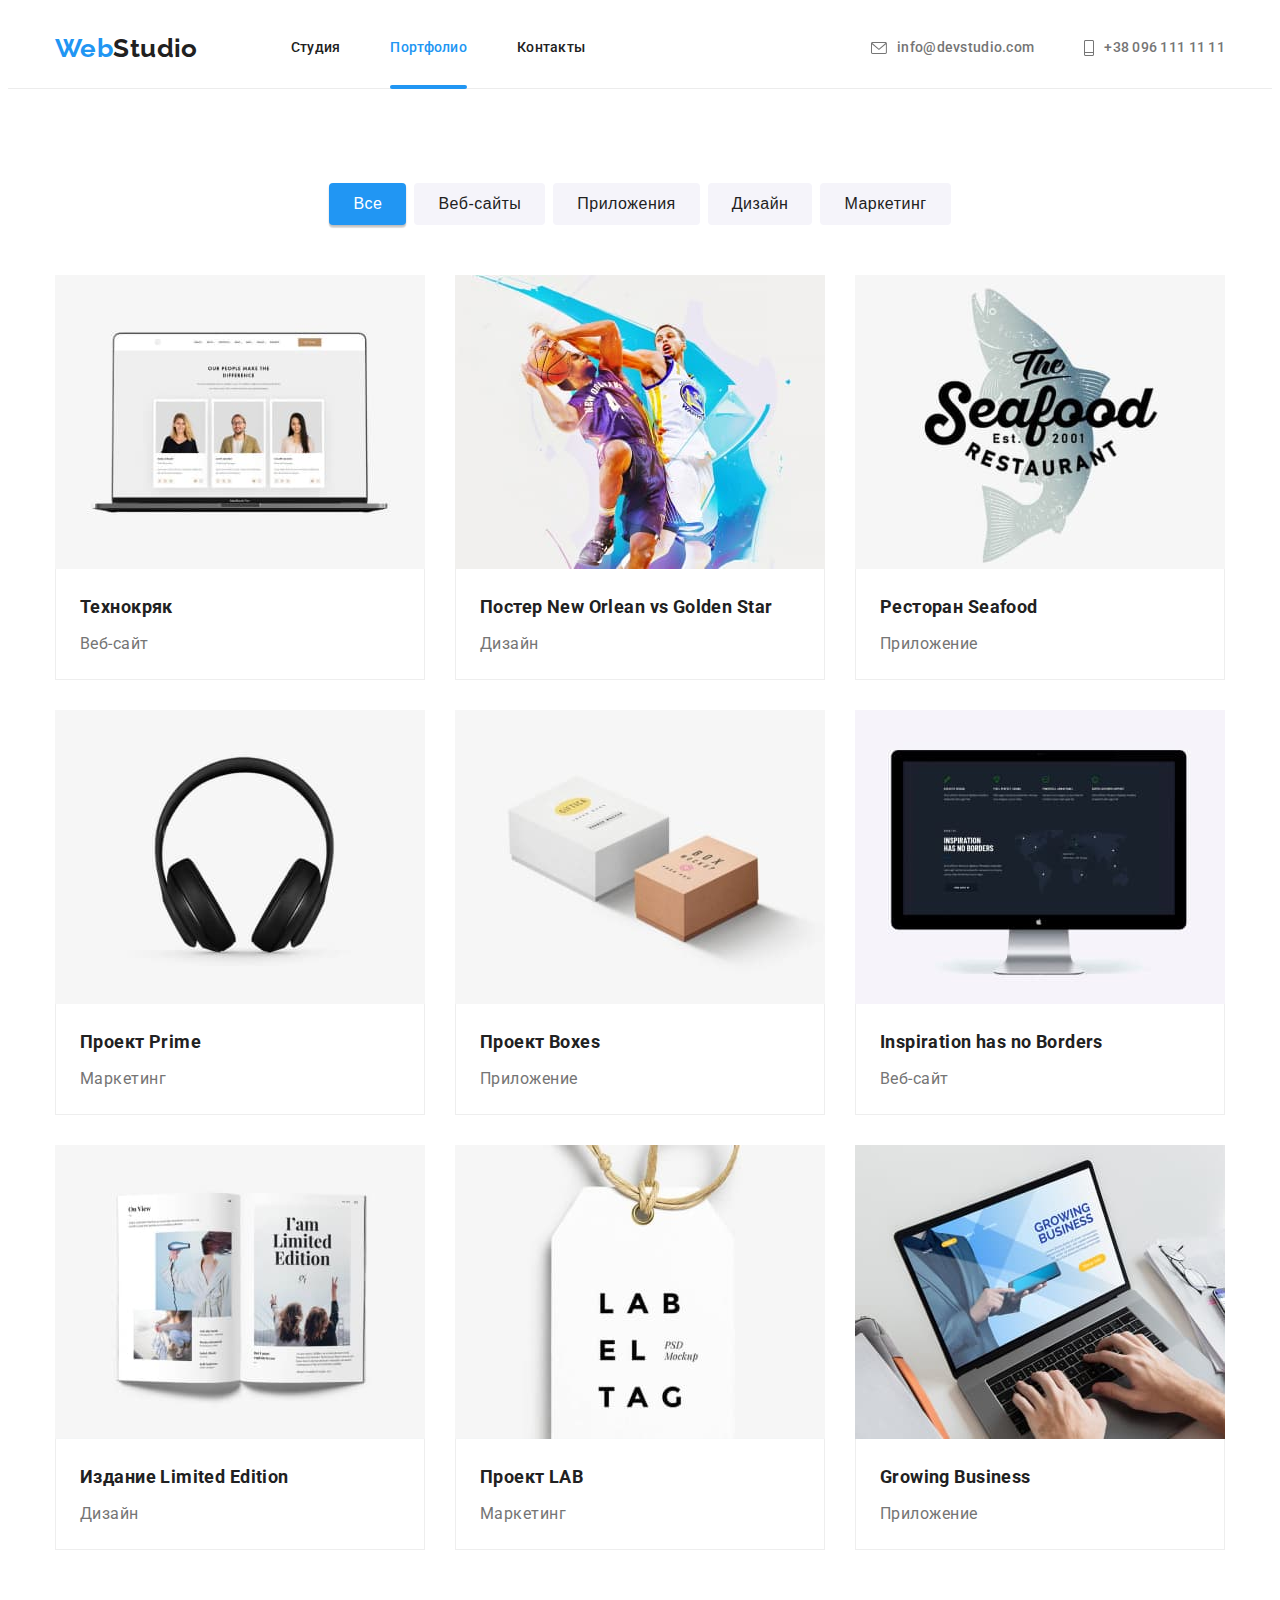
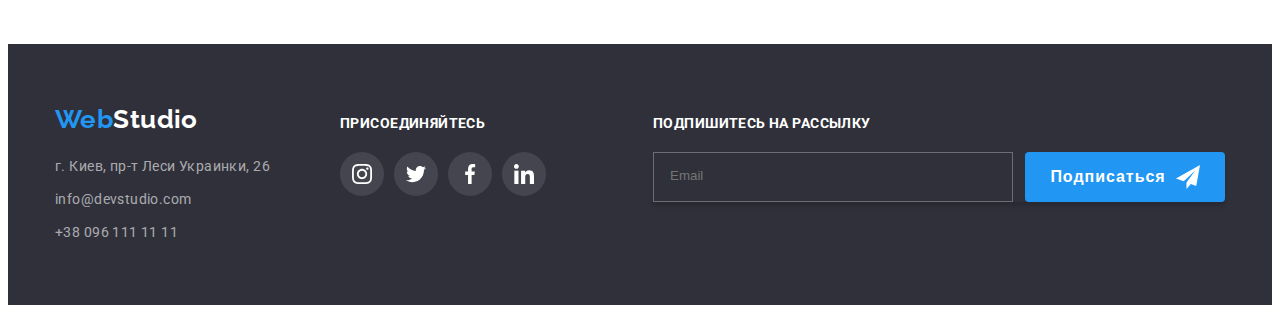
==== commit aaa50767: "v1.1 21.04.2022" ====
--- a/portfolio.html
+++ b/portfolio.html
@@ -18,7 +18,7 @@
       crossorigin="anonymous"
       referrerpolicy="no-referrer"
     />
-    <!-- <link rel="stylesheet" href="./css/style.css" /> -->
+
     <link rel="stylesheet" href="./css/main.min.css" />
   </head>
   <body>
@@ -27,7 +27,7 @@
       <div class="container header-container">
         <nav class="nav">
           <a href="" class="logo link"
-            >Web<span class="logo-black">Studio</span></a
+            >Web<span class="logo__black">Studio</span></a
           >
           <ul class="site-nav list">
             <li class="item">
@@ -46,14 +46,14 @@
         <ul class="auth-nav list">
           <li class="item">
             <a class="link header-link" href="mailto:info@example.com">
-              <svg class="link-icon" width="16" height="12">
+              <svg class="header-link__icon" width="16" height="12">
                 <use href="./images/sprite.svg#envelope"></use></svg
               >info@devstudio.com</a
             >
           </li>
           <li class="item">
             <a class="link header-link" href="tel:+38-099-111-11-11">
-              <svg class="link-icon" width="10" height="16">
+              <svg class="header-link__icon" width="10" height="16">
                 <use href="./images/sprite.svg#telephone"></use></svg
               >+38 096 111 11 11</a
             >
@@ -88,7 +88,7 @@
             <li class="card-item">
               <!-- <div class="work-list-link"> -->
               <a
-                class="link work-list-item"
+                class="link work-list__item"
                 href=""
                 target="_blank"
                 rel="noopener noreferrer nofollow"
@@ -121,7 +121,7 @@
             <li class="card-item">
               <!-- <div class="work-list-link"> -->
               <a
-                class="link work-list-item"
+                class="link work-list__item"
                 href=""
                 target="_blank"
                 rel="noopener noreferrer nofollow"
@@ -154,7 +154,7 @@
             <li class="card-item">
               <!-- <div class="work-list-link"> -->
               <a
-                class="link work-list-item"
+                class="link work-list__item"
                 href=""
                 target="_blank"
                 rel="noopener noreferrer nofollow"
@@ -188,7 +188,7 @@
             <li class="card-item">
               <!-- <div class="work-list-link"> -->
               <a
-                class="link work-list-item"
+                class="link work-list__item"
                 href=""
                 target="_blank"
                 rel="noopener noreferrer nofollow"
@@ -222,7 +222,7 @@
             <li class="card-item">
               <!-- <div class="work-list-link"> -->
               <a
-                class="link work-list-item"
+                class="link work-list__item"
                 href=""
                 target="_blank"
                 rel="noopener noreferrer nofollow"
@@ -256,7 +256,7 @@
             <li class="card-item">
               <!-- <div class="work-list-link"> -->
               <a
-                class="link work-list-item"
+                class="link work-list__item"
                 href=""
                 target="_blank"
                 rel="noopener noreferrer nofollow"
@@ -290,7 +290,7 @@
             <li class="card-item">
               <!-- <div class="work-list-link"> -->
               <a
-                class="link work-list-item"
+                class="link work-list__item"
                 href=""
                 target="_blank"
                 rel="noopener noreferrer nofollow"
@@ -325,7 +325,7 @@
             <li class="card-item">
               <!-- <div class="work-list-link"> -->
               <a
-                class="link work-list-item"
+                class="link work-list__item"
                 href=""
                 target="_blank"
                 rel="noopener noreferrer nofollow"
@@ -357,7 +357,7 @@
             </li>
             <li class="card-item">
               <a
-                class="link work-list-item"
+                class="link work-list__item"
                 href=""
                 target="_blank"
                 rel="noopener noreferrer nofollow"
@@ -396,11 +396,11 @@
       <div class="container footer-content">
         <div class="contact-footer">
           <a href="" class="logo link"
-            >Web<span class="logo-white">Studio</span></a
+            >Web<span class="logo__white">Studio</span></a
           >
           <address class="adress list">
             <ul class="nav-footer list">
-              <li class="nav-footer-item">
+              <li class="nav-footer__item">
                 <a
                   class="link"
                   href="https://goo.gl/maps/tU7hmyQ66fqLJ7Ar8"
@@ -410,12 +410,12 @@
                   г. Киев, пр-т Леси Украинки, 26</a
                 >
               </li>
-              <li class="nav-footer-item">
+              <li class="nav-footer__item">
                 <a class="link" href="mailto:info@example.com"
                   >info@devstudio.com</a
                 >
               </li>
-              <li class="nav-footer-item">
+              <li class="nav-footer__item">
                 <a class="link" href="tel:+38-099-111-11-11"
                   >+38 096 111 11 11</a
                 >
@@ -427,50 +427,50 @@
           <b class="join-title">присоединяйтесь</b>
 
           <ul class="social-list list">
-            <li class="social-list-item">
-              <a
-                class="social-list-link link"
-                href=""
-                target="_blank"
-                rel="noopener noreferrer nofollow"
-              >
-                <svg class="social-list-icon" width="20" height="20">
+            <li class="social-list__item">
+              <a
+                class="social-list__link link"
+                href=""
+                target="_blank"
+                rel="noopener noreferrer nofollow"
+              >
+                <svg class="social-list__icon" width="20" height="20">
                   <use href="./images/sprite.svg#instagram"></use>
                 </svg>
               </a>
             </li>
-            <li class="social-list-item">
-              <a
-                class="social-list-link link"
-                href=""
-                target="_blank"
-                rel="noopener noreferrer nofollow"
-              >
-                <svg class="social-list-icon" width="20" height="20">
+            <li class="social-list__item">
+              <a
+                class="social-list__link link"
+                href=""
+                target="_blank"
+                rel="noopener noreferrer nofollow"
+              >
+                <svg class="social-list__icon" width="20" height="20">
                   <use href="./images/sprite.svg#twitter"></use>
                 </svg>
               </a>
             </li>
-            <li class="social-list-item">
-              <a
-                class="social-list-link link"
-                href=""
-                target="_blank"
-                rel="noopener noreferrer nofollow"
-              >
-                <svg class="social-list-icon" width="20" height="20">
+            <li class="social-list__item">
+              <a
+                class="social-list__link link"
+                href=""
+                target="_blank"
+                rel="noopener noreferrer nofollow"
+              >
+                <svg class="social-list__icon" width="20" height="20">
                   <use href="./images/sprite.svg#facebook"></use>
                 </svg>
               </a>
             </li>
-            <li class="social-list-item">
-              <a
-                class="social-list-link link"
-                href=""
-                target="_blank"
-                rel="noopener noreferrer nofollow"
-              >
-                <svg class="social-list-icon" width="20" height="20">
+            <li class="social-list__item">
+              <a
+                class="social-list__link link"
+                href=""
+                target="_blank"
+                rel="noopener noreferrer nofollow"
+              >
+                <svg class="social-list__icon" width="20" height="20">
                   <use href="./images/sprite.svg#linkedin"></use>
                 </svg>
               </a>
@@ -491,7 +491,7 @@
             </span>
             <button class="hero-button send-button" type="submit">
               Подписаться
-              <svg class="social-send-button" width="24" height="24">
+              <svg class="social-send__button" width="24" height="24">
                 <use href="./images/sprite.svg#send"></use>
               </svg>
             </button>
--- a/css/main.min.css
+++ b/css/main.min.css
@@ -1,2 +1,2 @@
-:root{--primary-title-color: #212121;--secondary-text-color: #757575;--accent-color: #2196f3;--secondary-accent-color: #ffffff;--secondary-background-color: #f5f4fa;--footer-background-color: #2f303a;--primary-color: rgba(255, 255, 255, 1);--card-item: 4;--client-link: #afb1b8;--footer-accent-background-color: rgba(255, 255, 255, 0.1);--transition: 250ms cubic-bezier(0.4, 0, 0.2, 1);--border-contact-form: rgba(33, 33, 33, 0.2)}.visually-hidden{position:absolute;width:1px;height:1px;margin:-1px;border:0;padding:0;white-space:nowrap;clip-path:inset(100%);clip:rect(0 0 0 0);overflow:hidden}html{box-sizing:border-box}*,*::before,*::after{box-sizing:border-box}body{color:var(--secondary-text-color);font-family:Roboto, sans-serif;font-size:14px;line-height:1.71;letter-spacing:0.03em}h1,h2,h3,p{margin-top:0;margin-bottom:0}ul{margin-top:0;margin-bottom:0;padding-left:0}img{display:block;max-width:100%;height:auto}.list{list-style:none}.link{text-decoration:none}address{font-style:normal}.section{padding-top:94px;padding-bottom:94px}.container{width:1200px;padding-left:15px;padding-right:15px;margin-left:auto;margin-right:auto}.logo{display:flex;align-items:center;font-family:Raleway, sans-serif;font-weight:700;font-size:26px;line-height:1.19;color:var(--accent-color)}.logo__black{color:var(--primary-title-color)}.hero-button{min-width:200px;padding-top:10px;padding-bottom:10px;padding-left:30px;padding-right:30px;border-radius:4px;cursor:pointer;font-weight:700;font-size:16px;line-height:1.88;border:none;letter-spacing:0.06em;background:var(--accent-color);color:var(--secondary-accent-color);transition:background-color var(--transition)}.hero-button:hover,.hero-button:focus{background-color:#188ce8}.card-set{display:flex;flex-wrap:wrap;margin-left:-30px;margin-top:-30px}.card-item{flex-basis:calc(100% / var(--card-item) - 30px);margin-left:30px;margin-top:30px}.backdrop{position:fixed;top:0;left:0;width:100%;height:100%;background-color:rgba(0,0,0,0.2);opacity:1;transition:opacity var(--transition)}.backdrop.is-hidden{opacity:0;visibility:hidden;pointer-events:none}.backdrop.is-hidden .modal{transform:translate(-50%, -50%) scale(1.25)}.modal{position:absolute;top:50%;left:50%;padding:40px;min-height:581px;max-width:528px;width:100%;border-radius:4px;background-color:var(--secondary-accent-color);box-shadow:0px 2px 1px rgba(0,0,0,0.2),0px 1px 1px rgba(0,0,0,0.14),0px 1px 3px rgba(0,0,0,0.12);transform:translate(-50%, -50%) scale(1);transition:transform var(--transition)}.modal-invitation{display:block;margin-bottom:12px;font-weight:700;font-size:20px;line-height:1.17;text-align:center;color:var(--primary-title-color)}.contact-form__field{display:block}.contact-form__field:not(:last-child){margin-bottom:10px}.contact-information{font-size:12px;line-height:1.16;letter-spacing:0.01em}.contact-form-input{width:100%;height:40px;padding-left:42px;border:1px solid var(--border-contact-form);border-radius:4px;transition:border var(--transition)}.contact-form-input:hover,.contact-form-input:focus{outline:none;border-color:var(--accent-color)}.contact-icon{position:absolute;top:50%;left:12px;transform:translateY(-50%);transition:fill var(--transition)}.contact-form-input:hover+.contact-icon,.contact-form-input:focus+.contact-icon{fill:var(--accent-color)}.contack-form-input-wraper{position:relative;display:block;margin-top:4px}.contact-form-list{margin-bottom:20px}.contact-form-message{width:100%;height:120px;padding-left:16px;padding-right:16px;padding-top:12px;padding-bottom:12px;resize:none;border:1px solid var(--border-contact-form);border-radius:4px;transition:border-color var(--transition)}.contact-form-message::placeholder{color:rgba(117,117,117,0.5)}.contact-form-message:hover,.contact-form-message:focus{outline:none;border-color:var(--accent-color)}.contact-form-checkbox-label{display:flex;justify-content:center;align-items:center;line-height:1}.contact-form-checkbox-label::before{display:inline-flex;content:"";width:16px;height:15px;margin-right:10px;border:1px solid var(--primary-title-color);cursor:pointer}.contact-form-checkbox:hover+.contact-form-checkbox-label::before,.contact-form-checkbox:focus+.contact-form-checkbox-label::before{border:1px solid var(--accent-color)}.contact-form-checkbox:checked+.contact-form-checkbox-label::before{outline:none;background-image:url(../images/icon-check.svg);background-position:50% 50%}.contact-form-checkbox-link{font-weight:400;color:var(--accent-color)}.contact-form-checkbox-wraper{margin-bottom:26px}.submit-button{display:block;margin:0 auto}.hero-close-btn{position:absolute;top:8px;right:8px;padding:0;display:flex;justify-content:center;align-items:center;width:30px;height:30px;border-radius:50%;border:1px solid rgba(0,0,0,0.1);background-color:transparent;cursor:pointer;transition:fill var(--transition)}.hero-close-btn:hover,.hero-close-btn:focus{fill:var(--accent-color)}.social-list-icon{fill:currentColor}.social-list{display:flex;justify-content:space-between}.social-list-item:not(:last-child){margin-right:10px}.social-list-link{display:flex;align-items:center;justify-content:center;width:44px;height:44px;color:var(--client-link);background-color:var(--footer-accent-background-color);border-radius:50%;transition:color var(--transition),background-color var(--transition)}.social-list-link:hover,.social-list-link:focus{background-color:var(--accent-color);color:var(--secondary-accent-color)}.header{border-bottom:1px solid #ececec}.header .current::after{content:"";display:flex;position:absolute;bottom:-1px;width:100%;height:4px;border-radius:2px;background-color:#2196f3}.header .logo{margin-right:93px}.header-container{display:flex;align-items:center}.nav{display:flex}.site-nav{display:flex;color:var(--primary-title-color)}.site-nav .link.current{color:var(--accent-color)}.site-nav .item:not(:last-child){margin-right:50px}.header-link{display:flex;align-items:center;position:relative;font-weight:500;padding-top:32px;padding-bottom:32px;line-height:1.14;letter-spacing:0.02em;color:var(--secondary-text-colo);transition:color var(--transition)}.header-link:hover,.header-link:focus{color:var(--accent-color)}.header-link__icon{fill:currentColor}.auth-nav{display:flex;margin-left:auto;transition:fill var(--transition),color var(--transition)}.auth-nav .item:not(:last-child){margin-right:50px}.auth-nav .link-icon{fill:currentColor;margin-right:10px}.hero{background-image:linear-gradient(rgba(47,48,58,0.4), rgba(47,48,58,0.4)),url(../images/comand.jpg);background-size:1600px, cover;text-align:center;background-color:#2f303a;margin-right:auto;margin-left:auto;max-width:1600px;padding-top:200px;padding-bottom:200px}.hero-title{max-width:696px;margin-bottom:30px;margin-left:auto;margin-right:auto;font-weight:900;font-size:44px;line-height:1.36;text-align:center;letter-spacing:0.06em;text-transform:uppercase;color:var(--secondary-accent-color)}.quality{padding-bottom:0}.service-list{--card-item: 3}.qualiti-item{display:flex;height:120px;border-radius:4px;justify-content:center;align-items:center;background-color:var(--secondary-background-color);margin-bottom:30px;text-align:center}.quality-title{margin-bottom:10px;font-weight:700;font-size:14px;line-height:1.14;text-transform:uppercase;color:var(--primary-title-color)}.section-title{text-align:center;margin-bottom:50px;font-weight:700;font-size:36px;line-height:1.17;letter-spacing:0.03em;color:var(--primary-title-color)}.service-card{position:relative}.service-icon{position:relative}.service-thumb{position:absolute;display:flex;bottom:0;width:100%;height:70px;justify-content:center;align-items:center;font-weight:700;line-height:1.17;color:var(--primary-color);background-color:rgba(47,48,58,0.8)}.team{background:var(--secondary-background-color)}.team-card{flex-wrap:wrap;text-align:center;flex-basis:calc((100% - 120px) / 4);margin-left:30px;margin-top:30px}.team-title{margin-bottom:10px;font-weight:500;font-size:16px;line-height:1.19;color:var(--primary-title-color)}.team-content{text-align:center;padding-top:30px;padding-bottom:30px;padding-left:32px;padding-right:32px;background-color:var(--secondary-accent-color);box-shadow:0px 2px 1px rgba(0,0,0,0.2),0px 1px 1px rgba(0,0,0,0.14),0px 1px 3px rgba(0,0,0,0.12)}.team-text{font-size:16px;line-height:1.19;margin-bottom:16px}.client-list{--card-item: 6;display:flex;align-items:center}.client-link{outline:none;display:flex;width:170px;height:92px;color:var(--client-link);border:1px solid currentColor;border-radius:4px;justify-content:center;align-items:center;transition:color var(--transition)}.client-link:hover,.client-link:focus{border:1px solid var(--accent-color)}.client-link-icon{fill:currentColor}.client-link:hover .client-link-icon,.client-link:focus .client-link-icon{fill:var(--accent-color)}.footer{padding-top:60px;padding-bottom:60px;background:var(--footer-background-color)}.footer .social-list-link{color:var(--secondary-accent-color)}.footer .logo{margin-bottom:20px}.footer-content{display:flex;align-items:baseline}.footer-item:last-child{margin-left:auto}.footer-item:not(:last-child){margin-right:70px}.adress{font-style:normal;color:var(--secondary-accent-color)}.logo-white{color:var(--secondary-accent-color)}.nav-footer .link{color:rgba(255,255,255,0.6);transition:color var(--transition)}.nav-footer .link:hover,.nav-footer .link:focus{color:var(--secondary-accent-color)}.nav-footer-item:not(:last-child){margin-bottom:9px}.footer.social-list-link{color:var(--secondary-accent-color)}.social-send-button{margin-left:10px;fill:currentColor}.social-subscription{display:flex;border-radius:4px;min-width:358px;font-size:16px;box-shadow:0px 4px 4px rgba(0,0,0,0.15)}.mail-subscription{border:1px solid rgba(255,255,255,0.3);margin-right:12px;transition:border var(--transition)}.mail-subscription:hover,.mail-subscription:focus{outline:none;border-color:var(--accent-color)}.mail{min-width:358px;padding-top:15px;padding-bottom:15px;padding-left:16px;border:none;outline:none;background-color:transparent;color:var(--secondary-accent-color)}.send-button{display:flex;padding-left:0;padding-right:0;justify-content:center;align-items:center}.join{margin-left:70px}.join-title{display:block;margin-bottom:20px;font-weight:700;font-size:14px;line-height:1.14;letter-spacing:0.03em;text-transform:uppercase;color:var(--secondary-accent-color)}.join-list-link{display:flex;align-items:center;justify-content:center;width:44px;height:44px;background-color:rgba(255,255,255,0.1);border-radius:50%;transition:background-color var(--transition)}.join-list-link:hover,.join-list-link:focus{background-color:var(--accent-color)}.join-list-icon{fill:var(--secondary-accent-color)}.join-list-link:hover .join-list-icon,.join-list-link:focus .join-list-icon{background-color:var(--accent-color)}.join-list-item:not(:last-child){margin-right:10px}.join-list{display:flex;justify-content:space-between}.join-subscription{margin-left:auto}.buttons-list{display:flex;justify-content:center;margin-bottom:50px}.button-item:not(:last-child){margin-right:8px}.button{padding:6px 22px;border-radius:4px;border-color:transparent;font-weight:500;font-size:16px;line-height:1.62;letter-spacing:0.03em;color:var(--primary-title-color);cursor:pointer;background:var(--secondary-background-color);transition:color var(--transition),background-color var(--transition),box-shadow var(--transition)}.button:hover,.button:focus,.button .buttons-list .current{background-color:var(--accent-color);color:var(--secondary-accent-color);box-shadow:0px 2px 2px rgba(0,0,0,0.12),0px 1px 2px rgba(0,0,0,0.08),0px 3px 1px rgba(0,0,0,0.1)}.work-list{--card-item: 3}.work-list-item{display:flex;flex-direction:column;transition:box-shadow var(--transition)}.work-list-item:hover,.work-list-item:focus{box-shadow:1px 4px 6px rgba(0,0,0,0.16),0px 4px 4px rgba(0,0,0,0.06),0px 1px 1px rgba(0,0,0,0.12)}.product{position:relative;overflow:hidden}.product-overlay{display:inline-block;position:absolute;top:0;left:0;width:100%;height:100%;background-color:rgba(33,150,243,0.9);transform:translateY(100%);transition:transform var(--transition)}.work-list-item:hover .product-overlay,.work-list-item:focus .product-overlay{transform:translateY(0)}.product-thumb{position:absolute;width:322px;height:168px;display:flex;top:50%;left:50%;transform:translate(-50%, -50%);opacity:1;font-family:roboto;font-weight:400;font-size:18px;line-height:1.55;letter-spacing:0.03em;color:#fff}.work-title{margin-bottom:4px;font-weight:700;font-size:18px;line-height:2;color:var(--primary-title-color)}.work-content{padding:20px 24px;border:1px solid #eeeeee;border-top:none}.work-text{font-weight:400;font-size:16px;line-height:1.88;letter-spacing:0.03em;color:var(--secondary-text-color)}
+:root{--primary-title-color: #212121;--secondary-text-color: #757575;--accent-color: #2196f3;--secondary-accent-color: #ffffff;--secondary-background-color: #f5f4fa;--footer-background-color: #2f303a;--primary-color: rgba(255, 255, 255, 1);--card-item: 4;--client-link: #afb1b8;--footer-accent-background-color: rgba(255, 255, 255, 0.1);--transition: 250ms cubic-bezier(0.4, 0, 0.2, 1);--border-contact-form: rgba(33, 33, 33, 0.2)}.visually-hidden{position:absolute;width:1px;height:1px;margin:-1px;border:0;padding:0;white-space:nowrap;clip-path:inset(100%);clip:rect(0 0 0 0);overflow:hidden}html{box-sizing:border-box}*,*::before,*::after{box-sizing:border-box}body{color:var(--secondary-text-color);font-family:Roboto, sans-serif;font-size:14px;line-height:1.71;letter-spacing:0.03em}h1,h2,h3,p{margin-top:0;margin-bottom:0}ul{margin-top:0;margin-bottom:0;padding-left:0}img{display:block;max-width:100%;height:auto}.list{list-style:none}.link{text-decoration:none}address{font-style:normal}.container{width:1200px;padding-left:15px;padding-right:15px;margin-left:auto;margin-right:auto}.logo{display:flex;align-items:center;font-family:Raleway, sans-serif;font-weight:700;font-size:26px;line-height:1.19;color:var(--accent-color)}.logo__black{color:var(--primary-title-color)}.logo__white{color:var(--secondary-accent-color)}.section{padding-top:94px;padding-bottom:94px}.section-title{text-align:center;margin-bottom:50px;font-weight:700;font-size:36px;line-height:1.17;letter-spacing:0.03em;color:var(--primary-title-color)}.hero-button{min-width:200px;padding-top:10px;padding-bottom:10px;padding-left:30px;padding-right:30px;border-radius:4px;cursor:pointer;font-weight:700;font-size:16px;line-height:1.88;border:none;letter-spacing:0.06em;background:var(--accent-color);color:var(--secondary-accent-color);transition:background-color var(--transition)}.hero-button:hover,.hero-button:focus{background-color:#188ce8}.card-set{display:flex;flex-wrap:wrap;margin-left:-30px;margin-top:-30px}.card-item{flex-basis:calc(100% / var(--card-item) - 30px);margin-left:30px;margin-top:30px}.backdrop{position:fixed;top:0;left:0;width:100%;height:100%;background-color:rgba(0,0,0,0.2);opacity:1;transition:opacity var(--transition)}.backdrop.is-hidden{opacity:0;visibility:hidden;pointer-events:none}.backdrop.is-hidden .modal{transform:translate(-50%, -50%) scale(1.25)}.modal{position:absolute;top:50%;left:50%;padding:40px;min-height:581px;max-width:528px;width:100%;border-radius:4px;background-color:var(--secondary-accent-color);box-shadow:0px 2px 1px rgba(0,0,0,0.2),0px 1px 1px rgba(0,0,0,0.14),0px 1px 3px rgba(0,0,0,0.12);transform:translate(-50%, -50%) scale(1);transition:transform var(--transition)}.modal-invitation{display:block;margin-bottom:12px;font-weight:700;font-size:20px;line-height:1.17;text-align:center;color:var(--primary-title-color)}.contact-form__field{display:block}.contact-form__field:not(:last-child){margin-bottom:10px}.contact-information{font-size:12px;line-height:1.16;letter-spacing:0.01em}.contact-form__input{width:100%;height:40px;padding-left:42px;border:1px solid var(--border-contact-form);border-radius:4px;transition:border var(--transition)}.contact-form__input:hover,.contact-form__input:focus{outline:none;border-color:var(--accent-color)}.contact-icon{position:absolute;top:50%;left:12px;transform:translateY(-50%);transition:fill var(--transition)}.contact-form__input:hover+.contact-icon,.contact-form__input:focus+.contact-icon{fill:var(--accent-color)}.contack-form__input__wraper{position:relative;display:block;margin-top:4px}.contact-form__list{margin-bottom:20px}.contact-form__message{width:100%;height:120px;padding-left:16px;padding-right:16px;padding-top:12px;padding-bottom:12px;resize:none;border:1px solid var(--border-contact-form);border-radius:4px;transition:border-color var(--transition)}.contact-form__message::placeholder{color:rgba(117,117,117,0.5)}.contact-form__message:hover,.contact-form__message:focus{outline:none;border-color:var(--accent-color)}.contact-form__checkbox__label{display:flex;justify-content:center;align-items:center;line-height:1}.contact-form__checkbox__label::before{display:inline-flex;content:"";width:16px;height:15px;margin-right:10px;border:1px solid var(--primary-title-color);cursor:pointer}.contact-form__checkbox:hover+.contact-form__checkbox__label::before,.contact-form__checkbox:focus+.contact-form__checkbox__label::before{border:1px solid var(--accent-color)}.contact-form__checkbox:checked+.contact-form__checkbox__label::before{outline:none;background-image:url(../images/icon-check.svg);background-position:50% 50%}.contact-form__checkbox__link{font-weight:400;color:var(--accent-color)}.contact-form__checkbox-wraper{margin-bottom:26px}.submit-button{display:block;margin:0 auto}.hero-close__btn{position:absolute;top:8px;right:8px;padding:0;display:flex;justify-content:center;align-items:center;width:30px;height:30px;border-radius:50%;border:1px solid rgba(0,0,0,0.1);background-color:transparent;cursor:pointer;transition:fill var(--transition)}.hero-close__btn:hover,.hero-close__btn:focus{fill:var(--accent-color)}.social-list__link{display:flex;align-items:center;justify-content:center;width:44px;height:44px;color:var(--client-link);background-color:var(--footer-accent-background-color);border-radius:50%;transition:color var(--transition),background-color var(--transition)}.social-list__link:hover,.social-list__link:focus{background-color:var(--accent-color);color:var(--secondary-accent-color)}.social-list__icon{fill:currentColor}.social-list{display:flex;justify-content:space-between}.social-list__item:not(:last-child){margin-right:10px}.social-list__icon{fill:currentColor}.header{border-bottom:1px solid #ececec}.header .current::after{content:"";display:flex;position:absolute;bottom:-1px;width:100%;height:4px;border-radius:2px;background-color:#2196f3}.header .logo{margin-right:93px}.header-container{display:flex;align-items:center}.nav{display:flex}.site-nav{display:flex;color:var(--primary-title-color)}.site-nav .link.current{color:var(--accent-color)}.site-nav .item:not(:last-child){margin-right:50px}.header-link{display:flex;align-items:center;position:relative;font-weight:500;padding-top:32px;padding-bottom:32px;line-height:1.14;letter-spacing:0.02em;color:var(--secondary-text-colo);transition:color var(--transition)}.header-link:hover,.header-link:focus{color:var(--accent-color)}.auth-nav{display:flex;margin-left:auto;transition:fill var(--transition),color var(--transition)}.auth-nav .item:not(:last-child){margin-right:50px}.auth-nav .header-link__icon{fill:currentColor;margin-right:10px}.hero{background-image:linear-gradient(rgba(47,48,58,0.4), rgba(47,48,58,0.4)),url(../images/comand.jpg);background-size:1600px, cover;text-align:center;background-color:#2f303a;margin-right:auto;margin-left:auto;max-width:1600px;padding-top:200px;padding-bottom:200px}.hero-title{max-width:696px;margin-bottom:30px;margin-left:auto;margin-right:auto;font-weight:900;font-size:44px;line-height:1.36;text-align:center;letter-spacing:0.06em;text-transform:uppercase;color:var(--secondary-accent-color)}.quality{padding-bottom:0}.service-list{--card-item: 3}.qualiti-item{display:flex;height:120px;border-radius:4px;justify-content:center;align-items:center;background-color:var(--secondary-background-color);margin-bottom:30px;text-align:center}.quality-title{margin-bottom:10px;font-weight:700;font-size:14px;line-height:1.14;text-transform:uppercase;color:var(--primary-title-color)}.service-card{position:relative}.service-icon{position:relative}.service-thumb{position:absolute;display:flex;bottom:0;width:100%;height:70px;justify-content:center;align-items:center;font-weight:700;line-height:1.17;color:var(--primary-color);background-color:rgba(47,48,58,0.8)}.team{background:var(--secondary-background-color)}.team-card{flex-wrap:wrap;text-align:center;flex-basis:calc((100% - 120px) / 4);margin-left:30px;margin-top:30px}.team-title{margin-bottom:10px;font-weight:500;font-size:16px;line-height:1.19;color:var(--primary-title-color)}.team-content{text-align:center;padding-top:30px;padding-bottom:30px;padding-left:32px;padding-right:32px;background-color:var(--secondary-accent-color);box-shadow:0px 2px 1px rgba(0,0,0,0.2),0px 1px 1px rgba(0,0,0,0.14),0px 1px 3px rgba(0,0,0,0.12)}.team-text{font-size:16px;line-height:1.19;margin-bottom:16px}.client-list{--card-item: 6;display:flex;align-items:center}.client-link{outline:none;display:flex;width:170px;height:92px;color:var(--client-link);border:1px solid currentColor;border-radius:4px;justify-content:center;align-items:center;transition:color var(--transition)}.client-link:hover,.client-link:focus{border:1px solid var(--accent-color)}.client-link__icon{fill:currentColor}.client-link:hover .client-link__icon,.client-link:focus .client-link__icon{fill:var(--accent-color)}.footer{padding-top:60px;padding-bottom:60px;background:var(--footer-background-color)}.footer .social-list__link{color:var(--secondary-accent-color)}.footer .logo{margin-bottom:20px}.footer-content{display:flex;align-items:baseline}.footer-item:last-child{margin-left:auto}.footer-item:not(:last-child){margin-right:70px}.adress{font-style:normal;color:var(--secondary-accent-color)}.nav-footer .link{color:rgba(255,255,255,0.6);transition:color var(--transition)}.nav-footer .link:hover,.nav-footer .link:focus{color:var(--secondary-accent-color)}.nav-footer__item:not(:last-child){margin-bottom:9px}.footer.social-list__link{color:var(--secondary-accent-color)}.social-send__button{margin-left:10px;fill:currentColor}.social-subscription{display:flex;border-radius:4px;min-width:358px;font-size:16px;box-shadow:0px 4px 4px rgba(0,0,0,0.15)}.mail-subscription{border:1px solid rgba(255,255,255,0.3);margin-right:12px;transition:border var(--transition)}.mail-subscription:hover,.mail-subscription:focus{outline:none;border-color:var(--accent-color)}.mail{min-width:358px;padding-top:15px;padding-bottom:15px;padding-left:16px;border:none;outline:none;background-color:transparent;color:var(--secondary-accent-color)}.send-button{display:flex;padding-left:0;padding-right:0;justify-content:center;align-items:center}.join{margin-left:70px}.join-title{display:block;margin-bottom:20px;font-weight:700;font-size:14px;line-height:1.14;letter-spacing:0.03em;text-transform:uppercase;color:var(--secondary-accent-color)}.join-list__link{display:flex;align-items:center;justify-content:center;width:44px;height:44px;background-color:rgba(255,255,255,0.1);border-radius:50%;transition:background-color var(--transition)}.join-list__link:hover,.join-list__link:focus{background-color:var(--accent-color)}.join-list__icon{fill:var(--secondary-accent-color)}.join-list-link:hover .join-list__icon,.join-list-link:focus .join-list__icon{background-color:var(--accent-color)}.join-list__item:not(:last-child){margin-right:10px}.join-list{display:flex;justify-content:space-between}.join-subscription{margin-left:auto}.buttons-list{display:flex;justify-content:center;margin-bottom:50px}.buttons-list .current{background-color:var(--accent-color);color:var(--secondary-accent-color);box-shadow:0px 2px 2px rgba(0,0,0,0.12),0px 1px 2px rgba(0,0,0,0.08),0px 3px 1px rgba(0,0,0,0.1)}.button-item:not(:last-child){margin-right:8px}.button{padding:6px 22px;border-radius:4px;border-color:transparent;font-weight:500;font-size:16px;line-height:1.62;letter-spacing:0.03em;color:var(--primary-title-color);cursor:pointer;background:var(--secondary-background-color);transition:color var(--transition),background-color var(--transition),box-shadow var(--transition)}.button:hover,.button:focus{background-color:var(--accent-color);color:var(--secondary-accent-color);box-shadow:0px 2px 2px rgba(0,0,0,0.12),0px 1px 2px rgba(0,0,0,0.08),0px 3px 1px rgba(0,0,0,0.1)}.work-list{--card-item: 3}.work-list__item{display:flex;flex-direction:column;transition:box-shadow var(--transition)}.work-list__item:hover,.work-list__item:focus{box-shadow:1px 4px 6px rgba(0,0,0,0.16),0px 4px 4px rgba(0,0,0,0.06),0px 1px 1px rgba(0,0,0,0.12)}.product{position:relative;overflow:hidden}.product-overlay{display:inline-block;position:absolute;top:0;left:0;width:100%;height:100%;background-color:rgba(33,150,243,0.9);transform:translateY(100%);transition:transform var(--transition)}.work-list__item:hover .product-overlay,.work-list__item:focus .product-overlay{transform:translateY(0)}.product-thumb{position:absolute;width:322px;height:168px;display:flex;top:50%;left:50%;transform:translate(-50%, -50%);opacity:1;font-family:roboto;font-weight:400;font-size:18px;line-height:1.55;letter-spacing:0.03em;color:#fff}.work-title{margin-bottom:4px;font-weight:700;font-size:18px;line-height:2;color:var(--primary-title-color)}.work-content{padding:20px 24px;border:1px solid #eeeeee;border-top:none}.work-text{font-weight:400;font-size:16px;line-height:1.88;letter-spacing:0.03em;color:var(--secondary-text-color)}
 /*# sourceMappingURL=main.min.css.map */